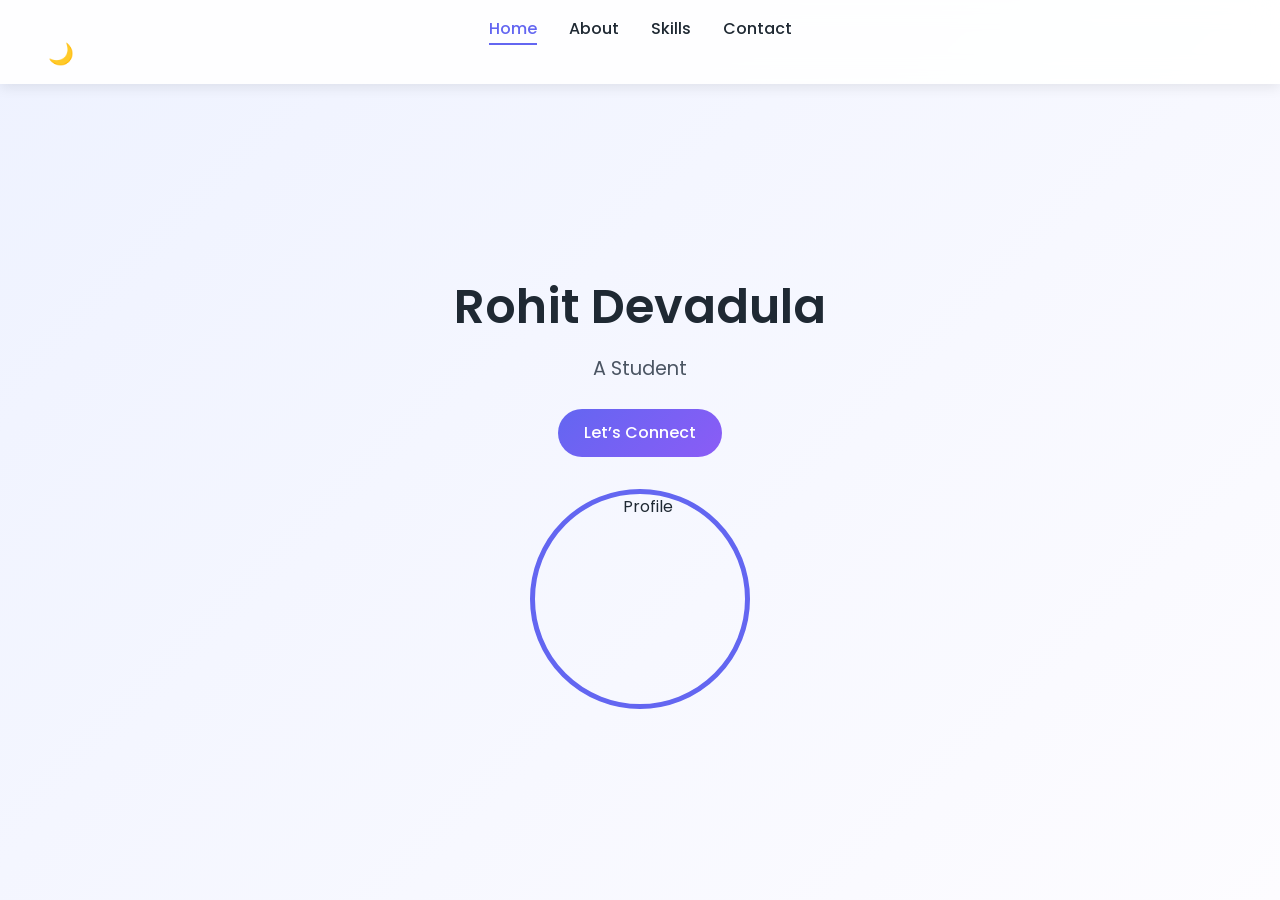
==== index.html @ 018fdaa8 "Add files via upload" ====
<!DOCTYPE html>
<html lang="en">
<head>
    <meta charset="UTF-8">
    <title>Rohit Devadula – Home</title>
    <link rel="stylesheet" href="style1.css">
</head>
<script>
document.addEventListener("DOMContentLoaded", () => {
    const toggle = document.getElementById("themeToggle");

    // Apply saved theme on page load
    const savedTheme = localStorage.getItem("theme");
    if (savedTheme === "dark") {
        document.body.classList.add("dark");
        toggle.textContent = "☀️";
    }

    toggle.addEventListener("click", () => {
        document.body.classList.toggle("dark");
        const isDark = document.body.classList.contains("dark");

        toggle.textContent = isDark ? "☀️" : "🌙";
        localStorage.setItem("theme", isDark ? "dark" : "light");
    });
});
</script>


<body>

<header class="navbar">
    <nav>
        <ul>
            <li><a href="index.html" class="active">Home</a></li>
            <li><a href="about.html">About</a></li>
            <li><a href="skills.html">Skills</a></li>
            <li><a href="contact.html">Contact</a></li>
        </ul>
	<button id="themeToggle" class="theme-btn">🌙</button>


    </nav>
</header>

<section class="hero">
    <h1>Rohit Devadula</h1>
    <p>A Student</p>
    <a class="btn" href="https://www.linkedin.com/in/rohit-devadula-1b9b9a290/" target="_blank" rel="noopener">Let’s Connect</a>

    <img src="D:\webinfo\1726302231201.jpg" alt="Profile" class="profile-img">
</section>

</body>
</html>
---- style1.css ----
@import url('https://fonts.googleapis.com/css2?family=Poppins:wght@300;400;500;600&display=swap');

/* ========== RESET ========== */
* {
    margin: 0;
    padding: 0;
    box-sizing: border-box;
}

/* ========== GLOBAL ========== */
body {
    font-family: 'Poppins', sans-serif;
    min-height: 100vh;
    background: linear-gradient(135deg, #eef2ff, #fdfcff);
    color: #1f2933;
    line-height: 1.6;
    animation: fadeIn 1.2s ease-in;
}

@keyframes fadeIn {
    from { opacity: 0; }
    to { opacity: 1; }
}

/* ========== NAVBAR ========== */
.navbar {
    background: rgba(255, 255, 255, 0.9);
    padding: 1rem 2rem;
    position: sticky;
    top: 0;
    backdrop-filter: blur(10px);
    box-shadow: 0 4px 12px rgba(0,0,0,0.08);
    z-index: 100;
    animation: slideDown 0.8s ease;
}

@keyframes slideDown {
    from { transform: translateY(-60px); opacity: 0; }
    to { transform: translateY(0); opacity: 1; }
}

.navbar ul {
    list-style: none;
    display: flex;
    justify-content: center;
    gap: 2rem;
}

.navbar a {
    text-decoration: none;
    color: #1f2933;
    font-weight: 500;
    position: relative;
    transition: color 0.3s ease;
}

.navbar a:hover,
.navbar a.active {
    color: #6366f1;
}

.navbar a::after {
    content: "";
    position: absolute;
    width: 0%;
    height: 2px;
    left: 0;
    bottom: -5px;
    background: #6366f1;
    transition: width 0.3s ease;
}

.navbar a:hover::after,
.navbar a.active::after {
    width: 100%;
}

/* ========== HERO ========== */
.hero {
    min-height: 90vh;
    display: flex;
    flex-direction: column;
    justify-content: center;
    align-items: center;
    text-align: center;
    padding: 2rem;
    animation: zoomIn 1s ease;
}

@keyframes zoomIn {
    from { transform: scale(0.95); opacity: 0; }
    to { transform: scale(1); opacity: 1; }
}

.hero h1 {
    font-size: 3rem;
    font-weight: 600;
}

.hero p {
    font-size: 1.2rem;
    color: #4b5563;
    margin-top: 0.5rem;
}

/* ========== PROFILE IMAGE ========== */
.profile-img {
    width: 220px;   /* was 160px */
    height: 220px;  /* was 160px */
    object-fit: cover;
    border-radius: 50%;
    margin-top: 2rem;
    border: 5px solid #6366f1;
    transition: transform 0.4s ease, box-shadow 0.4s ease;
}


/* ========== BUTTON ========== */
.btn {
    margin-top: 1.5rem;
    background: linear-gradient(135deg, #6366f1, #8b5cf6);
    color: #ffffff;
    padding: 0.7rem 1.6rem;
    border-radius: 30px;
    text-decoration: none;
    font-weight: 500;
    display: inline-block;
    transition: transform 0.3s ease, box-shadow 0.3s ease;
}

.btn:hover {
    transform: translateY(-3px);
    box-shadow: 0 10px 25px rgba(99,102,241,0.4);
}

/* ========== SECTIONS ========== */
section {
    max-width: 1000px;
    margin: 0 auto;
    padding: 4rem 2rem;
    animation: fadeUp 0.9s ease;
}

@keyframes fadeUp {
    from { transform: translateY(40px); opacity: 0; }
    to { transform: translateY(0); opacity: 1; }
}

section h2 {
    text-align: center;
    font-size: 2rem;
    margin-bottom: 2rem;
    font-weight: 600;
}

section p {
    text-align: center;
    max-width: 700px;
    margin: 0 auto;
    color: #4b5563;
}

/* ========== SKILLS (BUTTONS) ========== */
.skills-buttons {
    display: flex;
    flex-wrap: wrap;
    justify-content: center;
    gap: 1.2rem;
}

.skills-buttons button {
    background: linear-gradient(135deg, #6366f1, #8b5cf6);
    color: #fff;
    border: none;
    padding: 0.8rem 1.8rem;
    border-radius: 30px;
    font-family: inherit;
    font-size: 1rem;
    font-weight: 500;
    cursor: pointer;
    box-shadow: 0 8px 20px rgba(99,102,241,0.35);
    transition: all 0.3s ease;
}

.skills-buttons button:hover {
    transform: translateY(-5px) scale(1.05);
    box-shadow: 0 14px 35px rgba(99,102,241,0.5);
}

/* ========== CARDS ========== */
.edu-card {
    background: #ffffff;
    padding: 1.5rem;
    border-radius: 14px;
    margin: 1rem auto;
    max-width: 700px;
    box-shadow: 0 8px 20px rgba(0,0,0,0.08);
    transition: transform 0.3s ease, box-shadow 0.3s ease;
}

.edu-card:hover {
    transform: translateY(-8px);
    box-shadow: 0 15px 35px rgba(99,102,241,0.25);
}

.edu-card h3 {
    color: #6366f1;
}

/* ========== MODAL ========== */
.modal {
    position: fixed;
    inset: 0;
    background: rgba(0,0,0,0.6);
    display: flex;
    justify-content: center;
    align-items: center;
    opacity: 0;
    pointer-events: none;
    transition: opacity 0.3s ease;
    z-index: 1000;
}

.modal.show {
    opacity: 1;
    pointer-events: auto;
}

.modal-content {
    background: #ffffff;
    border-radius: 18px;
    padding: 2rem;
    max-width: 600px;
    width: 90%;
    max-height: 80vh;
    overflow-y: auto;
    text-align: center;
    position: relative;
    animation: zoomIn 0.4s ease;
}

.close {
    position: absolute;
    top: 14px;
    right: 18px;
    font-size: 1.6rem;
    cursor: pointer;
    color: #4b5563;
}

/* Certificates */
.cert-img {
    width: 100%;
    max-width: 450px;
    margin: 1rem auto;
    display: block;
    border-radius: 12px;
    box-shadow: 0 6px 18px rgba(0,0,0,0.15);
}

/* No certificate message */
.no-cert img {
    width: 150px;
    margin: 1rem auto;
    display: block;
}

.no-cert p {
    color: #4b5563;
    font-size: 1rem;
}

/* ========== FOOTER ========== */
footer {
    background: #111827;
    color: #d1d5db;
    text-align: center;
    padding: 2rem 1rem;
    margin-top: 3rem;
}

/* ========== RESPONSIVE ========== */
@media (max-width: 768px) {
    .hero h1 {
        font-size: 2.2rem;
    }

    .navbar ul {
        flex-wrap: wrap;
        gap: 1rem;
    }
}

/* Back Button */
.back-btn {
    background: transparent;
    border: 2px solid #6366f1;
    color: #6366f1;
    padding: 0.3rem 0.9rem;
    border-radius: 20px;
    cursor: pointer;
    font-family: inherit;
    font-weight: 500;
    margin-right: 1rem;
    transition: all 0.3s ease;
}

.back-btn:hover {
    background: #6366f1;
    color: #fff;
}

/* Theme Toggle Button */
.theme-btn {
    background: transparent;
    border: none;
    font-size: 1.3rem;
    cursor: pointer;
    margin-left: 1rem;
    transition: transform 0.3s ease;
}

.theme-btn:hover {
    transform: rotate(20deg) scale(1.1);
}

/* Dark Theme */
body.dark {
    background: linear-gradient(135deg, #0f172a, #020617);
    color: #e5e7eb;
}

body.dark .navbar {
    background: rgba(15, 23, 42, 0.85);
}

body.dark section p,
body.dark .hero p {
    color: #cbd5f5;
}

body.dark .modal-content,
body.dark .edu-card {
    background: #020617;
    color: #e5e7eb;
}

body.dark footer {
    background: #020617;
}

/* Glass + glow effects */
.navbar, .modal-content, .edu-card {
    backdrop-filter: blur(12px);
}

.skills-buttons button:hover,
.btn:hover {
    filter: brightness(1.15);
}

/* Smooth transitions globally */
* {
    transition: background 0.4s ease, color 0.4s ease;
}

/* Light Theme (default) */
body {
    background: linear-gradient(135deg, #eef2ff, #fdfcff);
    color: #1f2933; /* Primary text */
}

.hero p,
section p {
    color: #4b5563; /* Secondary text */
}

.navbar a {
    color: #1f2933;
}

footer {
    color: #374151;
}

/* =========================
   Dark Theme Contrast
========================= */
body.dark {
    background: linear-gradient(135deg, #020617, #0f172a);
    color: #f9fafb; /* Primary text */
}

/* Headings */
body.dark h1,
body.dark h2,
body.dark h3 {
    color: #f8fafc;
}

/* Paragraphs & secondary text */
body.dark p,
body.dark li,
body.dark span {
    color: #d1d5db;
}

/* Navbar */
body.dark .navbar {
    background: rgba(2, 6, 23, 0.9);
}

body.dark .navbar a {
    color: #e5e7eb;
}

body.dark .navbar a:hover,
body.dark .navbar a.active {
    color: #a5b4fc;
}

/* Cards & sections */
body.dark .edu-card,
body.dark .modal-content,
body.dark section {
    background: rgba(2, 6, 23, 0.85);
    color: #e5e7eb;
}

/* Buttons */
body.dark .btn,
body.dark .skills-buttons button {
    background: linear-gradient(135deg, #4f46e5, #7c3aed);
    color: #ffffff;
}

/* Footer */
body.dark footer {
    background: #020617;
    color: #9ca3af;
}

/* Links */
body.dark a {
    color: #c7d2fe;
}

body.dark a:hover {
    color: #a5b4fc;
}

body,
.navbar,
section,
.edu-card,
.modal-content,
footer,
a,
p,
h1, h2, h3,
button {
    transition: background 0.4s ease, color 0.4s ease, box-shadow 0.4s ease;
}
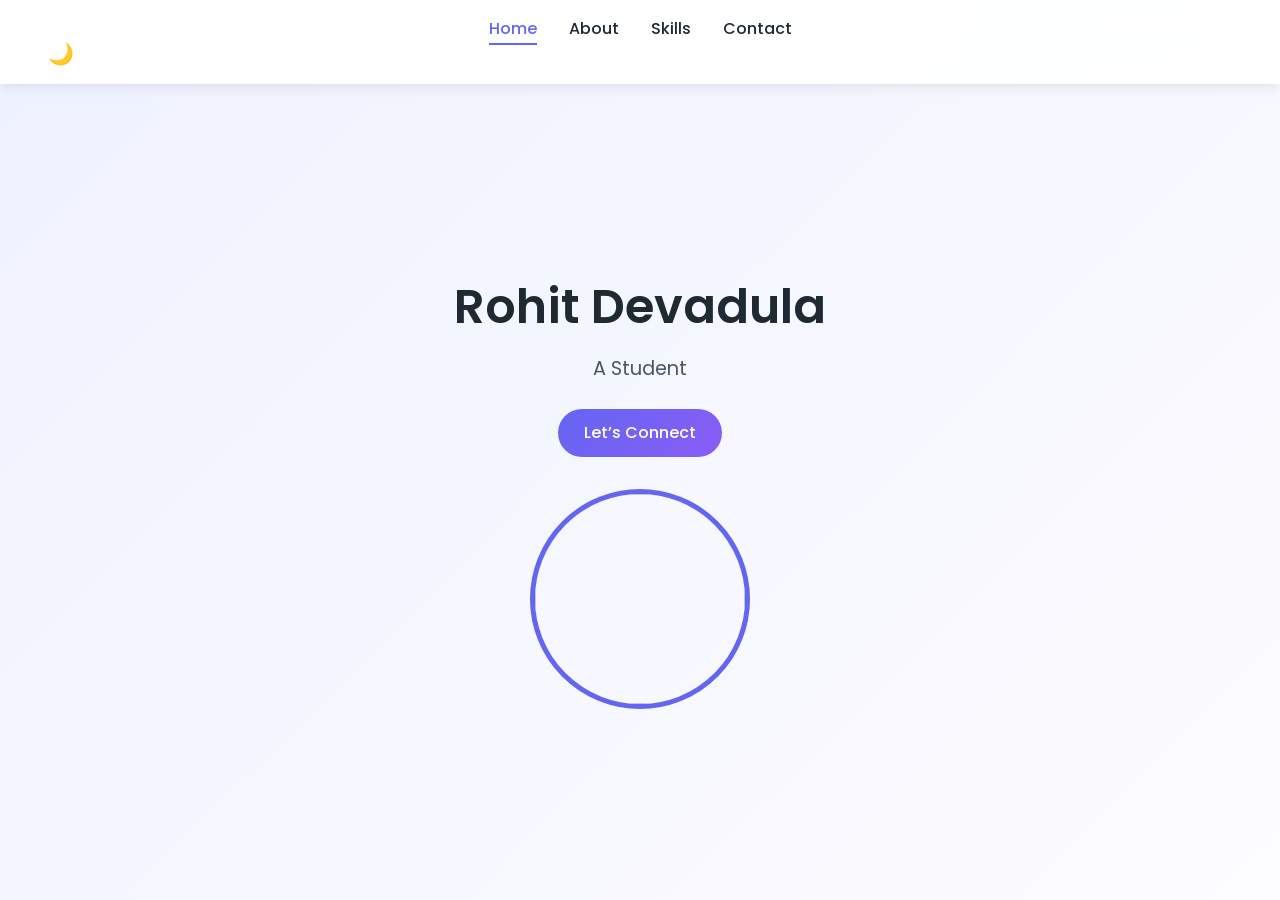
==== commit 1baac108: "Refactor index.html for proper formatting Fixed HTML structure and corrected image source." ====
--- a/index.html
+++ b/index.html
@@ -48,9 +48,10 @@
     <p>A Student</p>
     <a class="btn" href="https://www.linkedin.com/in/rohit-devadula-1b9b9a290/" target="_blank" rel="noopener">Let’s Connect</a>
 
-    <img src="D:\webinfo\1726302231201.jpg" alt="Profile" class="profile-img">
+    <img src"1726302231201.jpg"alt="Profile" class="profile-img">
 </section>
 
 </body>
 </html>
-	+
+	
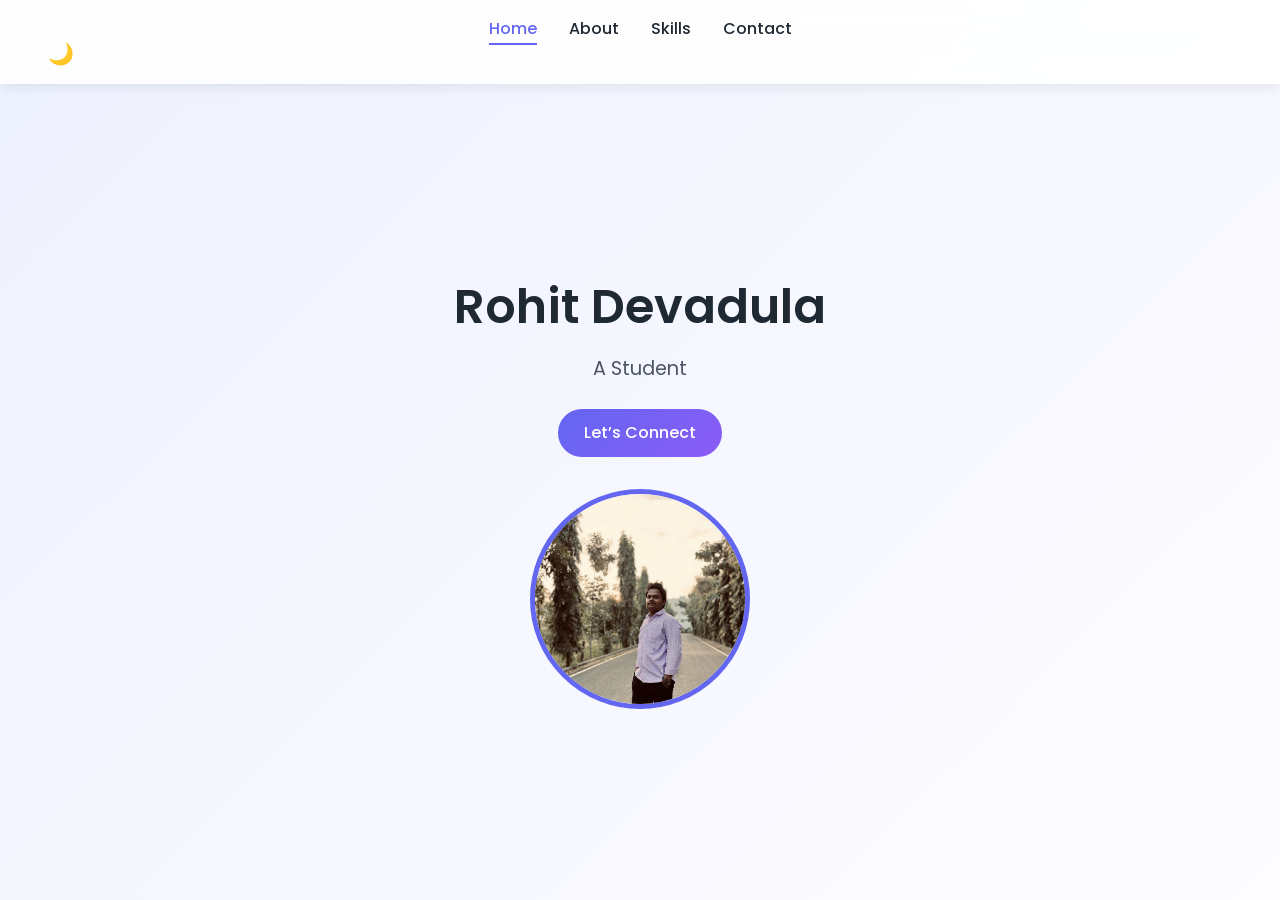
==== commit b8bd9e49: "Fix HTML encoding issues in index.html" ====
--- a/index.html
+++ b/index.html
@@ -48,10 +48,11 @@
     <p>A Student</p>
     <a class="btn" href="https://www.linkedin.com/in/rohit-devadula-1b9b9a290/" target="_blank" rel="noopener">Let’s Connect</a>
 
-    <img src"1726302231201.jpg"alt="Profile" class="profile-img">
+    <img src="1726302231201.jpg"alt="Profile" class="profile-img">
 </section>
 
 </body>
 </html>
 
 	
+
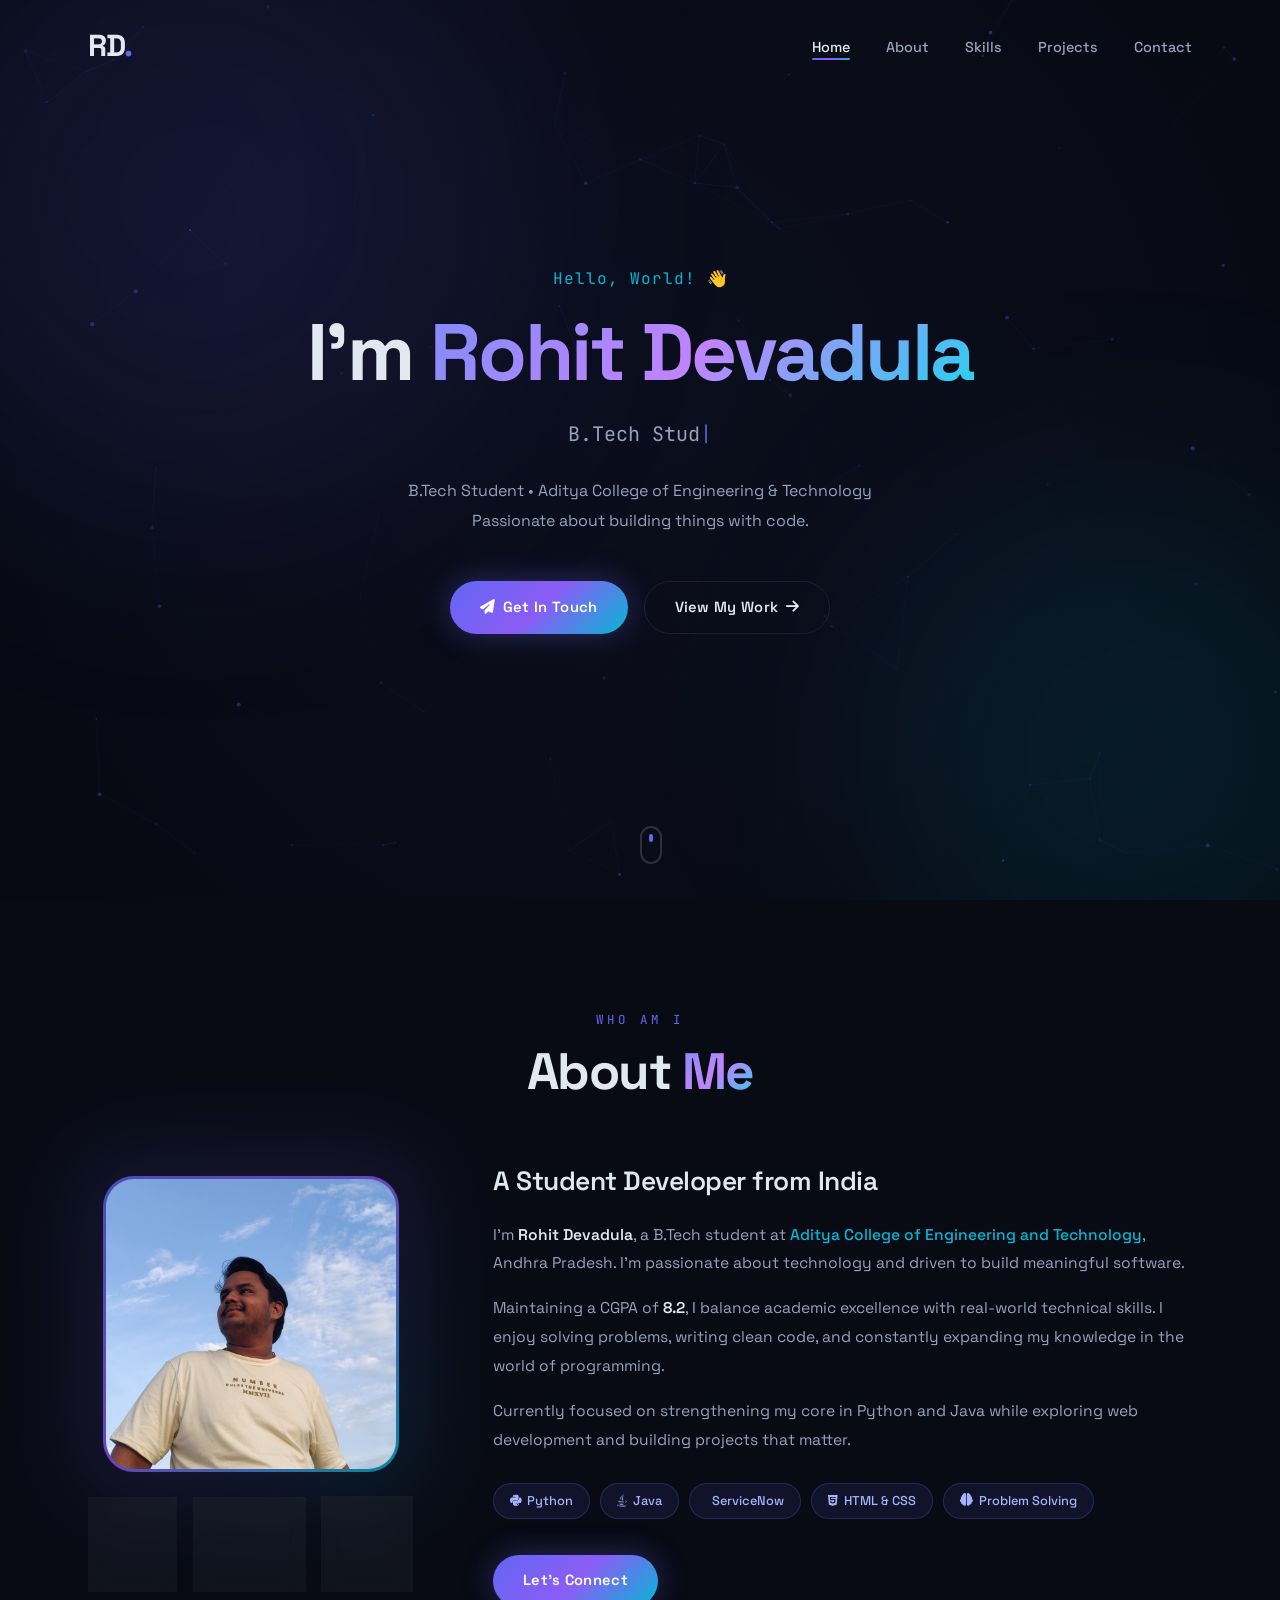
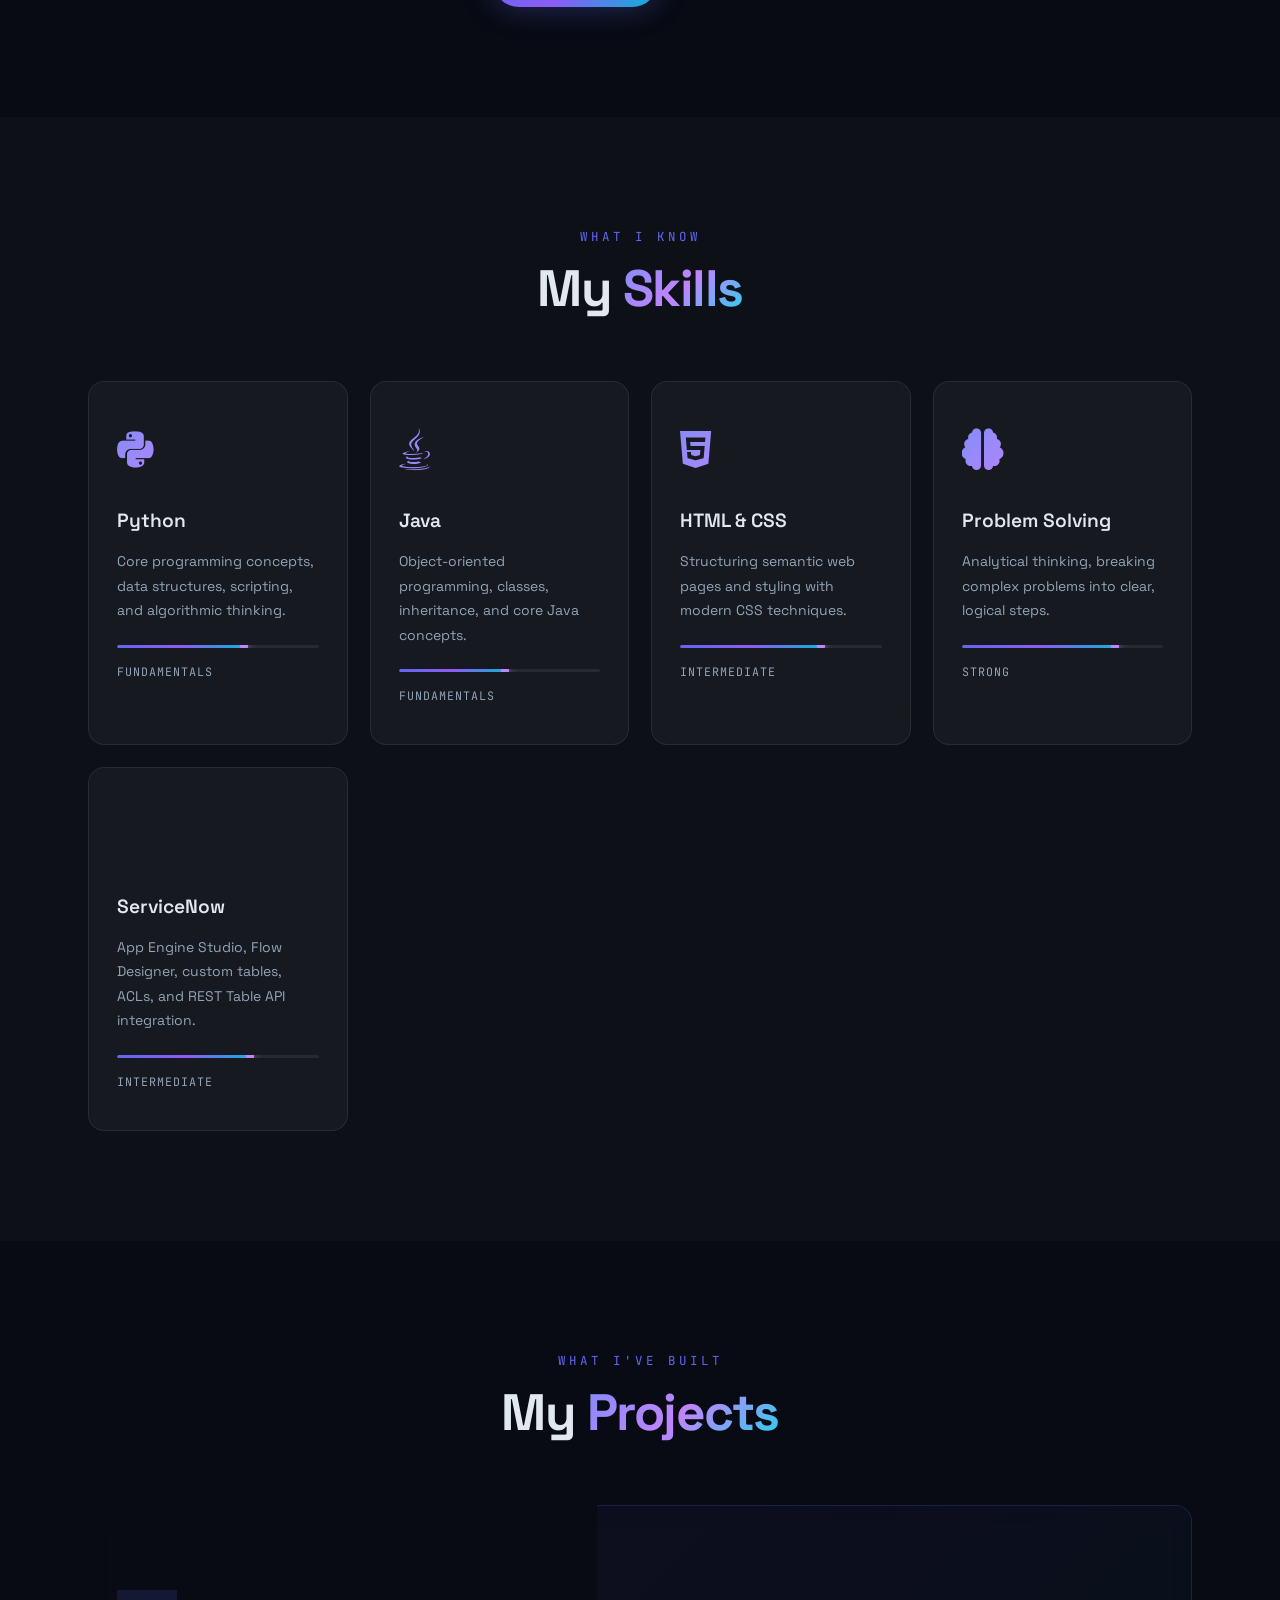
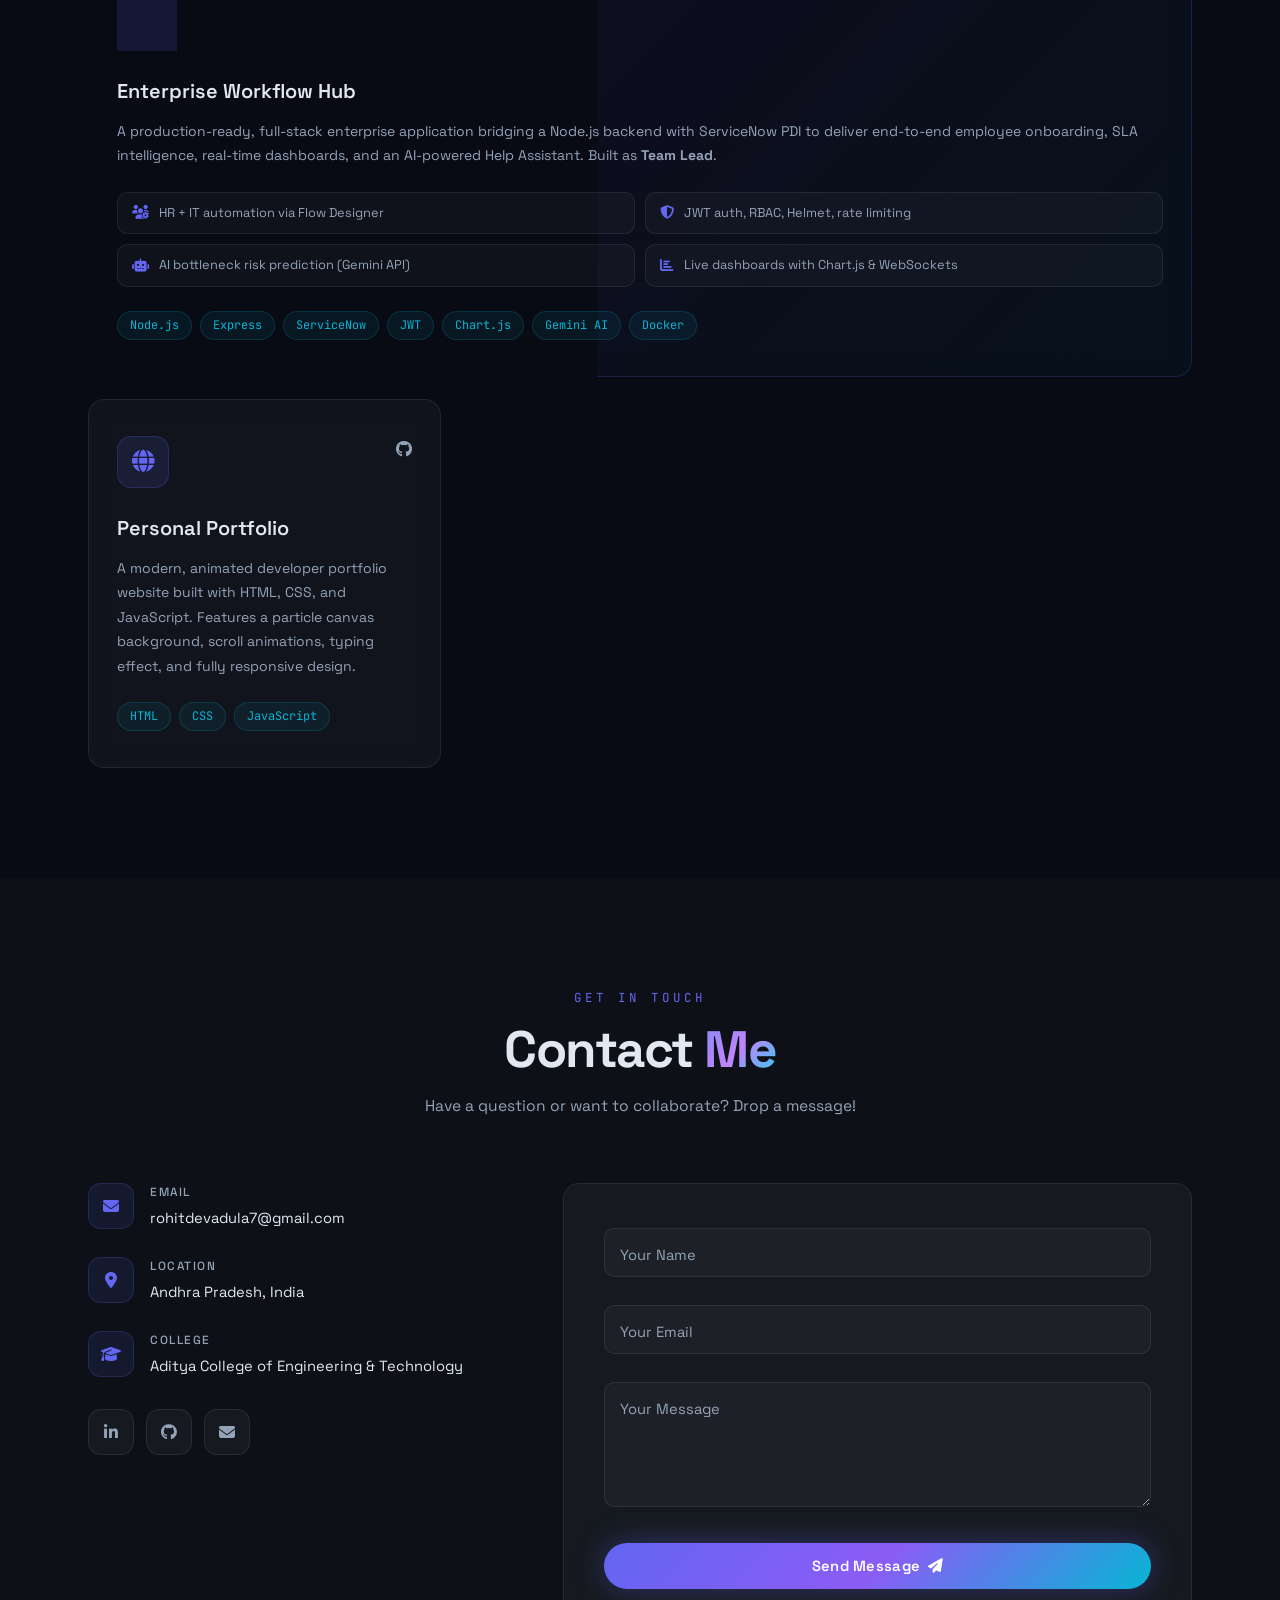
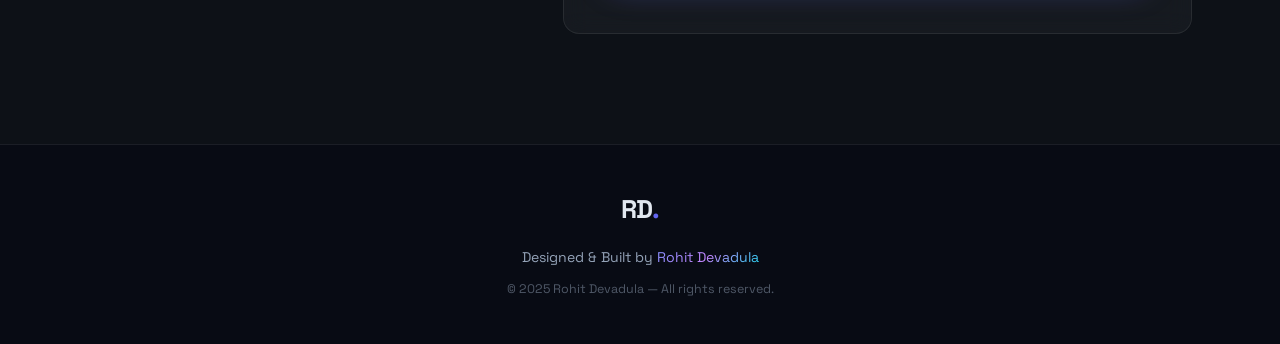
==== commit 46d22202: "Add files via upload" ====
--- a/index.html
+++ b/index.html
@@ -1,58 +1,315 @@
-<!DOCTYPE html>
-<html lang="en">
-<head>
-    <meta charset="UTF-8">
-    <title>Rohit Devadula – Home</title>
-    <link rel="stylesheet" href="style1.css">
-</head>
-<script>
-document.addEventListener("DOMContentLoaded", () => {
-    const toggle = document.getElementById("themeToggle");
-
-    // Apply saved theme on page load
-    const savedTheme = localStorage.getItem("theme");
-    if (savedTheme === "dark") {
-        document.body.classList.add("dark");
-        toggle.textContent = "☀️";
-    }
-
-    toggle.addEventListener("click", () => {
-        document.body.classList.toggle("dark");
-        const isDark = document.body.classList.contains("dark");
-
-        toggle.textContent = isDark ? "☀️" : "🌙";
-        localStorage.setItem("theme", isDark ? "dark" : "light");
-    });
-});
-</script>
-
-
-<body>
-
-<header class="navbar">
-    <nav>
-        <ul>
-            <li><a href="index.html" class="active">Home</a></li>
-            <li><a href="about.html">About</a></li>
-            <li><a href="skills.html">Skills</a></li>
-            <li><a href="contact.html">Contact</a></li>
-        </ul>
-	<button id="themeToggle" class="theme-btn">🌙</button>
-
-
-    </nav>
-</header>
-
-<section class="hero">
-    <h1>Rohit Devadula</h1>
-    <p>A Student</p>
-    <a class="btn" href="https://www.linkedin.com/in/rohit-devadula-1b9b9a290/" target="_blank" rel="noopener">Let’s Connect</a>
-
-    <img src="1726302231201.jpg"alt="Profile" class="profile-img">
-</section>
-
-</body>
-</html>
-
-	
-
+<!DOCTYPE html>
+<html lang="en">
+<head>
+    <meta charset="UTF-8">
+    <meta name="viewport" content="width=device-width, initial-scale=1.0">
+    <title>Rohit Devadula | Developer Portfolio</title>
+    <link rel="preconnect" href="https://fonts.googleapis.com">
+    <link rel="preconnect" href="https://fonts.gstatic.com" crossorigin>
+    <link href="https://fonts.googleapis.com/css2?family=Space+Grotesk:wght@300;400;500;600;700&family=JetBrains+Mono:wght@400;600&display=swap" rel="stylesheet">
+    <link rel="stylesheet" href="https://cdnjs.cloudflare.com/ajax/libs/font-awesome/6.5.0/css/all.min.css">
+    <link rel="stylesheet" href="style.css">
+</head>
+<body>
+
+    <!-- Navigation -->
+    <nav id="navbar">
+        <div class="nav-container">
+            <div class="nav-logo">RD<span class="dot">.</span></div>
+            <ul class="nav-links" id="navLinks">
+                <li><a href="#home">Home</a></li>
+                <li><a href="#about">About</a></li>
+                <li><a href="#skills">Skills</a></li>
+                <li><a href="#projects">Projects</a></li>
+                <li><a href="#contact">Contact</a></li>
+            </ul>
+            <div class="nav-toggle" id="navToggle">
+                <span></span><span></span><span></span>
+            </div>
+        </div>
+    </nav>
+
+    <!-- Hero Section -->
+    <section id="home" class="hero">
+        <canvas id="bgCanvas"></canvas>
+        <div class="hero-glow hero-glow-1"></div>
+        <div class="hero-glow hero-glow-2"></div>
+        <div class="hero-content">
+            <p class="hero-greeting">Hello, World! 👋</p>
+            <h1 class="hero-title">I'm <span class="gradient-text">Rohit Devadula</span></h1>
+            <div class="hero-subtitle">
+                <span id="typingText"></span><span class="cursor">|</span>
+            </div>
+            <p class="hero-description">
+                B.Tech Student &bull; Aditya College of Engineering &amp; Technology<br>
+                Passionate about building things with code.
+            </p>
+            <div class="hero-buttons">
+                <a href="#contact" class="btn btn-primary">
+                    <i class="fas fa-paper-plane"></i> Get In Touch
+                </a>
+                <a href="#projects" class="btn btn-secondary">
+                    View My Work <i class="fas fa-arrow-right"></i>
+                </a>
+            </div>
+        </div>
+        <div class="hero-scroll">
+            <div class="scroll-indicator"><span></span></div>
+        </div>
+    </section>
+
+    <!-- About Section -->
+    <section id="about" class="section">
+        <div class="container">
+            <div class="section-header reveal">
+                <p class="section-tag">Who Am I</p>
+                <h2 class="section-title">About <span class="gradient-text">Me</span></h2>
+            </div>
+            <div class="about-grid">
+                <div class="about-image reveal">
+                    <div class="image-wrapper">
+                        <img src="rohit.jpg" alt="Rohit Devadula" />
+                        <div class="image-border"></div>
+                        <div class="image-glow"></div>
+                    </div>
+                    <div class="about-stats">
+                        <div class="stat">
+                            <span class="stat-number">8.2</span>
+                            <span class="stat-label">CGPA</span>
+                        </div>
+                        <div class="stat">
+                            <span class="stat-number">2+</span>
+                            <span class="stat-label">Projects</span>
+                        </div>
+                        <div class="stat">
+                            <span class="stat-number">5</span>
+                            <span class="stat-label">Skills</span>
+                        </div>
+                    </div>
+                </div>
+                <div class="about-content reveal">
+                    <h3>A Student Developer from India</h3>
+                    <p>
+                        I'm <strong>Rohit Devadula</strong>, a B.Tech student at
+                        <em>Aditya College of Engineering and Technology</em>, Andhra Pradesh.
+                        I'm passionate about technology and driven to build meaningful software.
+                    </p>
+                    <p>
+                        Maintaining a CGPA of <strong>8.2</strong>, I balance academic excellence
+                        with real-world technical skills. I enjoy solving problems, writing clean code,
+                        and constantly expanding my knowledge in the world of programming.
+                    </p>
+                    <p>
+                        Currently focused on strengthening my core in Python and Java while
+                        exploring web development and building projects that matter.
+                    </p>
+                    <div class="about-tags">
+                        <span class="tag"><i class="fab fa-python"></i> Python</span>
+                        <span class="tag"><i class="fab fa-java"></i> Java</span>
+                        <span class="tag"><i class="fab fa-servicenow"></i> ServiceNow</span>
+                        <span class="tag"><i class="fab fa-html5"></i> HTML &amp; CSS</span>
+                        <span class="tag"><i class="fas fa-brain"></i> Problem Solving</span>
+                    </div>
+                    <a href="#contact" class="btn btn-primary">Let's Connect</a>
+                </div>
+            </div>
+        </div>
+    </section>
+
+    <!-- Skills Section -->
+    <section id="skills" class="section section-alt">
+        <div class="container">
+            <div class="section-header reveal">
+                <p class="section-tag">What I Know</p>
+                <h2 class="section-title">My <span class="gradient-text">Skills</span></h2>
+            </div>
+            <div class="skills-grid">
+                <div class="skill-card reveal">
+                    <div class="skill-icon"><i class="fab fa-python"></i></div>
+                    <h3>Python</h3>
+                    <p>Core programming concepts, data structures, scripting, and algorithmic thinking.</p>
+                    <div class="skill-bar">
+                        <div class="skill-progress" data-width="65"></div>
+                    </div>
+                    <span class="skill-level">Fundamentals</span>
+                </div>
+                <div class="skill-card reveal">
+                    <div class="skill-icon"><i class="fab fa-java"></i></div>
+                    <h3>Java</h3>
+                    <p>Object-oriented programming, classes, inheritance, and core Java concepts.</p>
+                    <div class="skill-bar">
+                        <div class="skill-progress" data-width="55"></div>
+                    </div>
+                    <span class="skill-level">Fundamentals</span>
+                </div>
+                <div class="skill-card reveal">
+                    <div class="skill-icon"><i class="fab fa-html5"></i></div>
+                    <h3>HTML &amp; CSS</h3>
+                    <p>Structuring semantic web pages and styling with modern CSS techniques.</p>
+                    <div class="skill-bar">
+                        <div class="skill-progress" data-width="72"></div>
+                    </div>
+                    <span class="skill-level">Intermediate</span>
+                </div>
+                <div class="skill-card reveal">
+                    <div class="skill-icon"><i class="fas fa-brain"></i></div>
+                    <h3>Problem Solving</h3>
+                    <p>Analytical thinking, breaking complex problems into clear, logical steps.</p>
+                    <div class="skill-bar">
+                        <div class="skill-progress" data-width="78"></div>
+                    </div>
+                    <span class="skill-level">Strong</span>
+                </div>
+                <div class="skill-card reveal">
+                    <div class="skill-icon"><i class="fab fa-servicenow"></i></div>
+                    <h3>ServiceNow</h3>
+                    <p>App Engine Studio, Flow Designer, custom tables, ACLs, and REST Table API integration.</p>
+                    <div class="skill-bar">
+                        <div class="skill-progress" data-width="68"></div>
+                    </div>
+                    <span class="skill-level">Intermediate</span>
+                </div>
+            </div>
+        </div>
+    </section>
+
+    <!-- Projects Section -->
+    <section id="projects" class="section">
+        <div class="container">
+            <div class="section-header reveal">
+                <p class="section-tag">What I've Built</p>
+                <h2 class="section-title">My <span class="gradient-text">Projects</span></h2>
+            </div>
+            <div class="projects-grid">
+                <div class="project-card project-featured reveal">
+                    <div class="project-badge">Featured &bull; Team Lead</div>
+                    <div class="project-header">
+                        <div class="project-icon-wrap project-icon-large">
+                            <i class="fas fa-network-wired"></i>
+                        </div>
+                        <div class="project-links">
+                            <a href="https://github.com/roh-eng/Employee-onboarding-ps57" target="_blank" rel="noopener" title="View on GitHub"><i class="fab fa-github"></i></a>
+                        </div>
+                    </div>
+                    <h3>Enterprise Workflow Hub</h3>
+                    <p>A production-ready, full-stack enterprise application bridging a Node.js backend with ServiceNow PDI to deliver end-to-end employee onboarding, SLA intelligence, real-time dashboards, and an AI-powered Help Assistant. Built as <strong>Team Lead</strong>.</p>
+                    <div class="project-highlights">
+                        <div class="highlight-item">
+                            <i class="fas fa-users-cog"></i>
+                            <span>HR + IT automation via Flow Designer</span>
+                        </div>
+                        <div class="highlight-item">
+                            <i class="fas fa-shield-alt"></i>
+                            <span>JWT auth, RBAC, Helmet, rate limiting</span>
+                        </div>
+                        <div class="highlight-item">
+                            <i class="fas fa-robot"></i>
+                            <span>AI bottleneck risk prediction (Gemini API)</span>
+                        </div>
+                        <div class="highlight-item">
+                            <i class="fas fa-chart-bar"></i>
+                            <span>Live dashboards with Chart.js &amp; WebSockets</span>
+                        </div>
+                    </div>
+                    <div class="project-tags">
+                        <span>Node.js</span><span>Express</span><span>ServiceNow</span><span>JWT</span><span>Chart.js</span><span>Gemini AI</span><span>Docker</span>
+                    </div>
+                </div>
+                <div class="project-card reveal">
+                    <div class="project-header">
+                        <div class="project-icon-wrap">
+                            <i class="fas fa-globe"></i>
+                        </div>
+                        <div class="project-links">
+                            <a href="#" title="View Code"><i class="fab fa-github"></i></a>
+                        </div>
+                    </div>
+                    <h3>Personal Portfolio</h3>
+                    <p>A modern, animated developer portfolio website built with HTML, CSS, and JavaScript. Features a particle canvas background, scroll animations, typing effect, and fully responsive design.</p>
+                    <div class="project-tags">
+                        <span>HTML</span><span>CSS</span><span>JavaScript</span>
+                    </div>
+                </div>
+            </div>
+        </div>
+    </section>
+
+    <!-- Contact Section -->
+    <section id="contact" class="section section-alt">
+        <div class="container">
+            <div class="section-header reveal">
+                <p class="section-tag">Get In Touch</p>
+                <h2 class="section-title">Contact <span class="gradient-text">Me</span></h2>
+                <p class="section-desc">Have a question or want to collaborate? Drop a message!</p>
+            </div>
+            <div class="contact-grid">
+                <div class="contact-info reveal">
+                    <div class="contact-item">
+                        <div class="contact-icon"><i class="fas fa-envelope"></i></div>
+                        <div>
+                            <h4>Email</h4>
+                            <p>rohitdevadula7@gmail.com</p>
+                        </div>
+                    </div>
+                    <div class="contact-item">
+                        <div class="contact-icon"><i class="fas fa-map-marker-alt"></i></div>
+                        <div>
+                            <h4>Location</h4>
+                            <p>Andhra Pradesh, India</p>
+                        </div>
+                    </div>
+                    <div class="contact-item">
+                        <div class="contact-icon"><i class="fas fa-graduation-cap"></i></div>
+                        <div>
+                            <h4>College</h4>
+                            <p>Aditya College of Engineering &amp; Technology</p>
+                        </div>
+                    </div>
+                    <div class="social-links">
+                        <a href="https://www.linkedin.com/in/rohit-devadula-1b9b9a290/" target="_blank" rel="noopener" class="social-btn" title="LinkedIn">
+                            <i class="fab fa-linkedin-in"></i>
+                        </a>
+                        <a href="https://github.com/roh-eng" target="_blank" rel="noopener" class="social-btn" title="GitHub">
+                            <i class="fab fa-github"></i>
+                        </a>
+                        <a href="mailto:rohitdevadula7@gmail.com" class="social-btn" title="Email">
+                            <i class="fas fa-envelope"></i>
+                        </a>
+                    </div>
+                </div>
+                <form class="contact-form reveal" id="contactForm">
+                    <div class="form-group">
+                        <input type="text" id="fname" placeholder=" " required autocomplete="off">
+                        <label for="fname">Your Name</label>
+                    </div>
+                    <div class="form-group">
+                        <input type="email" id="femail" placeholder=" " required autocomplete="off">
+                        <label for="femail">Your Email</label>
+                    </div>
+                    <div class="form-group">
+                        <textarea id="fmessage" rows="5" placeholder=" " required></textarea>
+                        <label for="fmessage">Your Message</label>
+                    </div>
+                    <button type="submit" class="btn btn-primary btn-full" id="submitBtn">
+                        <span>Send Message</span>
+                        <i class="fas fa-paper-plane"></i>
+                    </button>
+                </form>
+            </div>
+        </div>
+    </section>
+
+    <!-- Footer -->
+    <footer>
+        <div class="container">
+            <div class="footer-content">
+                <div class="nav-logo">RD<span class="dot">.</span></div>
+                <p>Designed &amp; Built by <span class="gradient-text">Rohit Devadula</span></p>
+                <p class="footer-copy">&copy; 2025 Rohit Devadula &mdash; All rights reserved.</p>
+            </div>
+        </div>
+    </footer>
+
+    <script src="script.js"></script>
+</body>
+</html>
--- a/style.css
+++ b/style.css
@@ -0,0 +1,1172 @@
+/* ===== ROOT VARIABLES ===== */
+:root {
+    --bg: #080b14;
+    --bg-alt: #0d1117;
+    --card: rgba(255, 255, 255, 0.04);
+    --card-border: rgba(255, 255, 255, 0.08);
+    --text: #e2e8f0;
+    --text-muted: #94a3b8;
+    --accent: #6366f1;
+    --accent-2: #06b6d4;
+    --accent-3: #8b5cf6;
+    --gradient: linear-gradient(135deg, #6366f1 0%, #8b5cf6 50%, #06b6d4 100%);
+    --gradient-text: linear-gradient(135deg, #818cf8, #c084fc, #22d3ee);
+    --radius: 16px;
+    --radius-sm: 10px;
+    --transition: 0.3s cubic-bezier(0.4, 0, 0.2, 1);
+    --shadow: 0 25px 60px rgba(0, 0, 0, 0.4);
+}
+
+/* ===== RESET ===== */
+*, *::before, *::after {
+    box-sizing: border-box;
+    margin: 0;
+    padding: 0;
+}
+
+html {
+    scroll-behavior: smooth;
+}
+
+body {
+    font-family: 'Space Grotesk', sans-serif;
+    background: var(--bg);
+    color: var(--text);
+    line-height: 1.6;
+    overflow-x: hidden;
+}
+
+/* ===== SCROLLBAR ===== */
+::-webkit-scrollbar { width: 5px; }
+::-webkit-scrollbar-track { background: var(--bg); }
+::-webkit-scrollbar-thumb { background: var(--accent); border-radius: 4px; }
+
+/* ===== SELECTION ===== */
+::selection { background: rgba(99, 102, 241, 0.3); color: #fff; }
+
+/* ===== NAVBAR ===== */
+#navbar {
+    position: fixed;
+    top: 0;
+    left: 0;
+    width: 100%;
+    z-index: 1000;
+    padding: 22px 0;
+    transition: var(--transition);
+}
+
+#navbar.scrolled {
+    background: rgba(8, 11, 20, 0.85);
+    backdrop-filter: blur(24px);
+    -webkit-backdrop-filter: blur(24px);
+    border-bottom: 1px solid var(--card-border);
+    padding: 14px 0;
+    box-shadow: 0 4px 30px rgba(0, 0, 0, 0.3);
+}
+
+.nav-container {
+    max-width: 1200px;
+    margin: 0 auto;
+    padding: 0 48px;
+    display: flex;
+    align-items: center;
+    justify-content: space-between;
+}
+
+.nav-logo {
+    font-size: 1.9rem;
+    font-weight: 700;
+    color: var(--text);
+    letter-spacing: -1px;
+    cursor: default;
+    user-select: none;
+}
+
+.dot {
+    color: var(--accent);
+}
+
+.nav-links {
+    list-style: none;
+    display: flex;
+    gap: 36px;
+}
+
+.nav-links a {
+    color: var(--text-muted);
+    text-decoration: none;
+    font-size: 0.9rem;
+    font-weight: 500;
+    transition: color var(--transition);
+    position: relative;
+    padding-bottom: 4px;
+}
+
+.nav-links a::after {
+    content: '';
+    position: absolute;
+    bottom: 0;
+    left: 0;
+    width: 0;
+    height: 2px;
+    background: var(--gradient);
+    border-radius: 2px;
+    transition: width var(--transition);
+}
+
+.nav-links a:hover,
+.nav-links a.active {
+    color: var(--text);
+}
+
+.nav-links a:hover::after,
+.nav-links a.active::after {
+    width: 100%;
+}
+
+.nav-toggle {
+    display: none;
+    flex-direction: column;
+    gap: 5px;
+    cursor: pointer;
+    z-index: 1100;
+    padding: 4px;
+}
+
+.nav-toggle span {
+    display: block;
+    width: 22px;
+    height: 2px;
+    background: var(--text);
+    border-radius: 2px;
+    transition: var(--transition);
+}
+
+.nav-toggle.open span:nth-child(1) {
+    transform: translateY(7px) rotate(45deg);
+}
+.nav-toggle.open span:nth-child(2) {
+    opacity: 0;
+}
+.nav-toggle.open span:nth-child(3) {
+    transform: translateY(-7px) rotate(-45deg);
+}
+
+/* ===== HERO ===== */
+.hero {
+    height: 100vh;
+    min-height: 700px;
+    display: flex;
+    align-items: center;
+    justify-content: center;
+    position: relative;
+    overflow: hidden;
+    text-align: center;
+}
+
+#bgCanvas {
+    position: absolute;
+    inset: 0;
+    width: 100%;
+    height: 100%;
+    z-index: 0;
+}
+
+.hero-glow {
+    position: absolute;
+    border-radius: 50%;
+    filter: blur(120px);
+    z-index: 0;
+    pointer-events: none;
+}
+
+.hero-glow-1 {
+    width: 600px;
+    height: 600px;
+    background: rgba(99, 102, 241, 0.12);
+    top: -100px;
+    left: -100px;
+    animation: float 8s ease-in-out infinite;
+}
+
+.hero-glow-2 {
+    width: 500px;
+    height: 500px;
+    background: rgba(6, 182, 212, 0.1);
+    bottom: -100px;
+    right: -100px;
+    animation: float 10s ease-in-out infinite reverse;
+}
+
+.hero-content {
+    position: relative;
+    z-index: 1;
+    max-width: 760px;
+    padding: 0 24px;
+}
+
+.hero-greeting {
+    font-family: 'JetBrains Mono', monospace;
+    font-size: 1rem;
+    color: var(--accent-2);
+    margin-bottom: 18px;
+    opacity: 0;
+    animation: fadeUp 0.8s 0.2s forwards;
+    letter-spacing: 1px;
+}
+
+.hero-title {
+    font-size: clamp(2.8rem, 6.5vw, 5rem);
+    font-weight: 700;
+    line-height: 1.08;
+    letter-spacing: -2.5px;
+    margin-bottom: 22px;
+    opacity: 0;
+    animation: fadeUp 0.8s 0.4s forwards;
+}
+
+.hero-subtitle {
+    font-family: 'JetBrains Mono', monospace;
+    font-size: clamp(1rem, 2vw, 1.25rem);
+    color: var(--text-muted);
+    margin-bottom: 26px;
+    opacity: 0;
+    animation: fadeUp 0.8s 0.6s forwards;
+    min-height: 2rem;
+}
+
+.cursor {
+    display: inline-block;
+    animation: blink 1s step-end infinite;
+    color: var(--accent);
+    font-weight: 300;
+}
+
+.hero-description {
+    color: var(--text-muted);
+    font-size: 1rem;
+    margin-bottom: 44px;
+    opacity: 0;
+    animation: fadeUp 0.8s 0.8s forwards;
+    line-height: 1.9;
+}
+
+.hero-buttons {
+    display: flex;
+    gap: 16px;
+    justify-content: center;
+    flex-wrap: wrap;
+    opacity: 0;
+    animation: fadeUp 0.8s 1s forwards;
+}
+
+.hero-scroll {
+    position: absolute;
+    bottom: 36px;
+    left: 50%;
+    transform: translateX(-50%);
+    z-index: 1;
+    opacity: 0;
+    animation: fadeUp 0.8s 1.4s forwards;
+}
+
+.scroll-indicator {
+    width: 22px;
+    height: 38px;
+    border: 2px solid rgba(255,255,255,0.15);
+    border-radius: 11px;
+    display: flex;
+    justify-content: center;
+    padding-top: 6px;
+}
+
+.scroll-indicator span {
+    width: 4px;
+    height: 8px;
+    background: var(--accent);
+    border-radius: 2px;
+    animation: scrollDown 2s ease-in-out infinite;
+}
+
+/* ===== BUTTONS ===== */
+.btn {
+    display: inline-flex;
+    align-items: center;
+    gap: 8px;
+    padding: 14px 30px;
+    border-radius: 50px;
+    font-family: 'Space Grotesk', sans-serif;
+    font-size: 0.92rem;
+    font-weight: 600;
+    text-decoration: none;
+    border: none;
+    cursor: pointer;
+    transition: all var(--transition);
+    letter-spacing: 0.3px;
+}
+
+.btn-primary {
+    background: var(--gradient);
+    color: white;
+    box-shadow: 0 0 30px rgba(99, 102, 241, 0.35);
+}
+
+.btn-primary:hover {
+    transform: translateY(-3px);
+    box-shadow: 0 0 50px rgba(99, 102, 241, 0.55);
+}
+
+.btn-primary:active {
+    transform: translateY(-1px);
+}
+
+.btn-secondary {
+    background: transparent;
+    color: var(--text);
+    border: 1px solid var(--card-border);
+    backdrop-filter: blur(10px);
+}
+
+.btn-secondary:hover {
+    background: var(--card);
+    border-color: rgba(99, 102, 241, 0.4);
+    transform: translateY(-3px);
+}
+
+.btn-full {
+    width: 100%;
+    justify-content: center;
+}
+
+/* ===== GRADIENT TEXT ===== */
+.gradient-text {
+    background: var(--gradient-text);
+    -webkit-background-clip: text;
+    -webkit-text-fill-color: transparent;
+    background-clip: text;
+}
+
+/* ===== SECTIONS ===== */
+.section {
+    padding: 110px 0;
+}
+
+.section-alt {
+    background: var(--bg-alt);
+}
+
+.container {
+    max-width: 1200px;
+    margin: 0 auto;
+    padding: 0 48px;
+}
+
+.section-header {
+    text-align: center;
+    margin-bottom: 64px;
+}
+
+.section-tag {
+    font-family: 'JetBrains Mono', monospace;
+    font-size: 0.78rem;
+    color: var(--accent);
+    text-transform: uppercase;
+    letter-spacing: 4px;
+    margin-bottom: 14px;
+}
+
+.section-title {
+    font-size: clamp(2rem, 4vw, 3.2rem);
+    font-weight: 700;
+    letter-spacing: -1.5px;
+    line-height: 1.1;
+}
+
+.section-desc {
+    color: var(--text-muted);
+    margin-top: 16px;
+    font-size: 0.975rem;
+}
+
+/* ===== ABOUT ===== */
+.about-grid {
+    display: grid;
+    grid-template-columns: auto 1fr;
+    gap: 80px;
+    align-items: center;
+}
+
+.about-image {
+    display: flex;
+    flex-direction: column;
+    align-items: center;
+    gap: 28px;
+}
+
+.image-wrapper {
+    position: relative;
+    width: 290px;
+    height: 290px;
+    flex-shrink: 0;
+}
+
+.image-wrapper img {
+    width: 100%;
+    height: 100%;
+    object-fit: cover;
+    object-position: center 65%;
+    border-radius: 28px;
+    position: relative;
+    z-index: 2;
+    display: block;
+}
+
+.image-border {
+    position: absolute;
+    inset: -3px;
+    border-radius: 31px;
+    background: var(--gradient);
+    z-index: 1;
+    opacity: 0.7;
+}
+
+.image-glow {
+    position: absolute;
+    inset: -30px;
+    background: var(--gradient);
+    border-radius: 50px;
+    opacity: 0.12;
+    filter: blur(40px);
+    z-index: 0;
+    animation: glowPulse 3s ease-in-out infinite;
+}
+
+.about-stats {
+    display: flex;
+    gap: 16px;
+}
+
+.stat {
+    text-align: center;
+    background: var(--card);
+    border: 1px solid var(--card-border);
+    border-radius: var(--radius);
+    padding: 18px 22px;
+    backdrop-filter: blur(10px);
+    transition: var(--transition);
+}
+
+.stat:hover {
+    border-color: rgba(99,102,241,0.3);
+    transform: translateY(-3px);
+}
+
+.stat-number {
+    display: block;
+    font-size: 1.8rem;
+    font-weight: 700;
+    background: var(--gradient-text);
+    -webkit-background-clip: text;
+    -webkit-text-fill-color: transparent;
+    background-clip: text;
+    line-height: 1.2;
+}
+
+.stat-label {
+    font-size: 0.7rem;
+    color: var(--text-muted);
+    text-transform: uppercase;
+    letter-spacing: 1.5px;
+    margin-top: 4px;
+    display: block;
+}
+
+.about-content h3 {
+    font-size: 1.65rem;
+    font-weight: 600;
+    margin-bottom: 22px;
+    letter-spacing: -0.5px;
+    line-height: 1.3;
+}
+
+.about-content p {
+    color: var(--text-muted);
+    margin-bottom: 16px;
+    font-size: 0.975rem;
+    line-height: 1.85;
+}
+
+.about-content strong {
+    color: var(--text);
+    font-weight: 600;
+}
+
+.about-content em {
+    color: var(--accent-2);
+    font-style: normal;
+    font-weight: 500;
+}
+
+.about-tags {
+    display: flex;
+    flex-wrap: wrap;
+    gap: 10px;
+    margin: 28px 0 36px;
+}
+
+.tag {
+    display: inline-flex;
+    align-items: center;
+    gap: 6px;
+    padding: 7px 16px;
+    background: rgba(99, 102, 241, 0.1);
+    border: 1px solid rgba(99, 102, 241, 0.25);
+    border-radius: 50px;
+    font-size: 0.8rem;
+    color: #a5b4fc;
+    font-weight: 500;
+    transition: var(--transition);
+}
+
+.tag:hover {
+    background: rgba(99, 102, 241, 0.2);
+    border-color: rgba(99, 102, 241, 0.5);
+}
+
+/* ===== SKILLS ===== */
+.skills-grid {
+    display: grid;
+    grid-template-columns: repeat(auto-fit, minmax(250px, 1fr));
+    gap: 22px;
+}
+
+.skill-card {
+    background: var(--card);
+    border: 1px solid var(--card-border);
+    border-radius: var(--radius);
+    padding: 36px 28px;
+    backdrop-filter: blur(12px);
+    transition: var(--transition);
+    position: relative;
+    overflow: hidden;
+    cursor: default;
+}
+
+.skill-card::before {
+    content: '';
+    position: absolute;
+    top: 0;
+    left: 0;
+    right: 0;
+    height: 2px;
+    background: var(--gradient);
+    transform: scaleX(0);
+    transform-origin: left;
+    transition: transform 0.5s var(--transition);
+}
+
+.skill-card::after {
+    content: '';
+    position: absolute;
+    inset: 0;
+    background: radial-gradient(circle at 50% 0%, rgba(99,102,241,0.06) 0%, transparent 70%);
+    opacity: 0;
+    transition: opacity var(--transition);
+}
+
+.skill-card:hover {
+    transform: translateY(-8px);
+    border-color: rgba(99, 102, 241, 0.25);
+    box-shadow: 0 24px 60px rgba(0, 0, 0, 0.35);
+}
+
+.skill-card:hover::before {
+    transform: scaleX(1);
+}
+
+.skill-card:hover::after {
+    opacity: 1;
+}
+
+.skill-icon {
+    font-size: 2.6rem;
+    margin-bottom: 22px;
+    background: var(--gradient-text);
+    -webkit-background-clip: text;
+    -webkit-text-fill-color: transparent;
+    background-clip: text;
+    display: block;
+    position: relative;
+    z-index: 1;
+}
+
+.skill-card h3 {
+    font-size: 1.2rem;
+    font-weight: 600;
+    margin-bottom: 12px;
+    position: relative;
+    z-index: 1;
+}
+
+.skill-card p {
+    color: var(--text-muted);
+    font-size: 0.875rem;
+    line-height: 1.75;
+    margin-bottom: 22px;
+    position: relative;
+    z-index: 1;
+}
+
+.skill-bar {
+    height: 3px;
+    background: rgba(255,255,255,0.07);
+    border-radius: 3px;
+    overflow: hidden;
+    margin-bottom: 10px;
+    position: relative;
+    z-index: 1;
+}
+
+.skill-progress {
+    height: 100%;
+    background: var(--gradient);
+    border-radius: 3px;
+    width: 0;
+    transition: width 1.4s cubic-bezier(0.4, 0, 0.2, 1);
+    position: relative;
+}
+
+.skill-progress::after {
+    content: '';
+    position: absolute;
+    right: 0;
+    top: 50%;
+    transform: translateY(-50%);
+    width: 8px;
+    height: 8px;
+    background: #c084fc;
+    border-radius: 50%;
+    box-shadow: 0 0 10px rgba(192,132,252,0.8);
+}
+
+.skill-level {
+    font-size: 0.73rem;
+    color: var(--text-muted);
+    font-family: 'JetBrains Mono', monospace;
+    text-transform: uppercase;
+    letter-spacing: 1px;
+    position: relative;
+    z-index: 1;
+}
+
+/* ===== PROJECTS ===== */
+.projects-grid {
+    display: grid;
+    grid-template-columns: repeat(auto-fit, minmax(320px, 1fr));
+    gap: 22px;
+}
+
+.project-card {
+    background: var(--card);
+    border: 1px solid var(--card-border);
+    border-radius: var(--radius);
+    padding: 36px 28px;
+    backdrop-filter: blur(12px);
+    transition: var(--transition);
+    position: relative;
+    overflow: hidden;
+}
+
+.project-card::before {
+    content: '';
+    position: absolute;
+    inset: 0;
+    background: radial-gradient(circle at 30% 0%, rgba(99,102,241,0.07) 0%, transparent 60%);
+    opacity: 0;
+    transition: opacity var(--transition);
+}
+
+.project-card:hover {
+    transform: translateY(-8px);
+    border-color: rgba(99, 102, 241, 0.25);
+    box-shadow: 0 24px 60px rgba(0, 0, 0, 0.35);
+}
+
+.project-card:hover::before {
+    opacity: 1;
+}
+
+.project-card.project-wip {
+    opacity: 0.65;
+    border-style: dashed;
+}
+
+.project-header {
+    display: flex;
+    justify-content: space-between;
+    align-items: flex-start;
+    margin-bottom: 24px;
+}
+
+.project-icon-wrap {
+    width: 52px;
+    height: 52px;
+    background: rgba(99, 102, 241, 0.12);
+    border: 1px solid rgba(99, 102, 241, 0.2);
+    border-radius: 14px;
+    display: flex;
+    align-items: center;
+    justify-content: center;
+    font-size: 1.4rem;
+    color: var(--accent);
+    position: relative;
+    z-index: 1;
+}
+
+.project-links {
+    display: flex;
+    gap: 12px;
+    position: relative;
+    z-index: 1;
+}
+
+.project-links a {
+    color: var(--text-muted);
+    font-size: 1.05rem;
+    transition: color var(--transition), transform var(--transition);
+    text-decoration: none;
+}
+
+.project-links a:hover {
+    color: var(--accent);
+    transform: translateY(-2px);
+}
+
+.project-card h3 {
+    font-size: 1.25rem;
+    font-weight: 600;
+    margin-bottom: 12px;
+    position: relative;
+    z-index: 1;
+}
+
+.project-card p {
+    color: var(--text-muted);
+    font-size: 0.875rem;
+    line-height: 1.75;
+    margin-bottom: 24px;
+    position: relative;
+    z-index: 1;
+}
+
+.project-tags {
+    display: flex;
+    flex-wrap: wrap;
+    gap: 8px;
+    position: relative;
+    z-index: 1;
+}
+
+/* Featured project */
+.project-featured {
+    grid-column: 1 / -1;
+    border-color: rgba(99, 102, 241, 0.2);
+    background: linear-gradient(135deg, rgba(99,102,241,0.06) 0%, rgba(139,92,246,0.04) 50%, rgba(6,182,212,0.04) 100%);
+    position: relative;
+}
+
+.project-featured:hover {
+    border-color: rgba(99, 102, 241, 0.4);
+    box-shadow: 0 30px 80px rgba(99, 102, 241, 0.15);
+}
+
+.project-badge {
+    display: inline-block;
+    align-self: flex-start;
+    background: var(--gradient);
+    color: white;
+    font-size: 0.7rem;
+    font-weight: 600;
+    font-family: 'JetBrains Mono', monospace;
+    padding: 5px 14px;
+    border-radius: 50px;
+    text-transform: uppercase;
+    letter-spacing: 1px;
+    margin-bottom: 20px;
+    width: fit-content;
+}
+
+.project-icon-large {
+    width: 60px !important;
+    height: 60px !important;
+    font-size: 1.6rem !important;
+    border-radius: 16px !important;
+    background: rgba(99,102,241,0.15) !important;
+    border-color: rgba(99,102,241,0.3) !important;
+}
+
+.project-highlights {
+    display: grid;
+    grid-template-columns: 1fr 1fr;
+    gap: 10px;
+    margin-bottom: 24px;
+    position: relative;
+    z-index: 1;
+}
+
+.highlight-item {
+    display: flex;
+    align-items: center;
+    gap: 10px;
+    background: rgba(255,255,255,0.03);
+    border: 1px solid var(--card-border);
+    border-radius: 10px;
+    padding: 10px 14px;
+    font-size: 0.8rem;
+    color: var(--text-muted);
+    transition: var(--transition);
+}
+
+.highlight-item i {
+    color: var(--accent);
+    font-size: 0.85rem;
+    flex-shrink: 0;
+}
+
+.project-featured:hover .highlight-item {
+    border-color: rgba(99,102,241,0.2);
+    color: var(--text);
+}
+
+@media (max-width: 600px) {
+    .project-highlights {
+        grid-template-columns: 1fr;
+    }
+}
+
+.project-tags span {
+    padding: 4px 12px;
+    background: rgba(6, 182, 212, 0.08);
+    border: 1px solid rgba(6, 182, 212, 0.18);
+    border-radius: 50px;
+    font-size: 0.74rem;
+    color: var(--accent-2);
+    font-family: 'JetBrains Mono', monospace;
+}
+
+/* ===== CONTACT ===== */
+.contact-grid {
+    display: grid;
+    grid-template-columns: 1fr 1.5fr;
+    gap: 56px;
+    align-items: start;
+}
+
+.contact-info {
+    display: flex;
+    flex-direction: column;
+}
+
+.contact-item {
+    display: flex;
+    align-items: flex-start;
+    gap: 16px;
+    margin-bottom: 28px;
+}
+
+.contact-icon {
+    width: 46px;
+    height: 46px;
+    background: rgba(99, 102, 241, 0.1);
+    border: 1px solid rgba(99, 102, 241, 0.2);
+    border-radius: 13px;
+    display: flex;
+    align-items: center;
+    justify-content: center;
+    color: var(--accent);
+    font-size: 1rem;
+    flex-shrink: 0;
+    transition: var(--transition);
+}
+
+.contact-item:hover .contact-icon {
+    background: rgba(99, 102, 241, 0.2);
+    transform: scale(1.05);
+}
+
+.contact-item h4 {
+    font-size: 0.74rem;
+    text-transform: uppercase;
+    letter-spacing: 1.5px;
+    color: var(--text-muted);
+    margin-bottom: 5px;
+    font-weight: 500;
+}
+
+.contact-item p {
+    font-size: 0.92rem;
+    color: var(--text);
+    line-height: 1.5;
+}
+
+.social-links {
+    display: flex;
+    gap: 12px;
+    margin-top: 4px;
+}
+
+.social-btn {
+    width: 46px;
+    height: 46px;
+    background: var(--card);
+    border: 1px solid var(--card-border);
+    border-radius: 13px;
+    display: flex;
+    align-items: center;
+    justify-content: center;
+    color: var(--text-muted);
+    font-size: 1rem;
+    text-decoration: none;
+    transition: var(--transition);
+}
+
+.social-btn:hover {
+    background: rgba(99, 102, 241, 0.12);
+    border-color: rgba(99, 102, 241, 0.4);
+    color: var(--accent);
+    transform: translateY(-4px);
+    box-shadow: 0 10px 30px rgba(99,102,241,0.2);
+}
+
+/* Contact Form */
+.contact-form {
+    background: var(--card);
+    border: 1px solid var(--card-border);
+    border-radius: var(--radius);
+    padding: 44px 40px;
+    backdrop-filter: blur(12px);
+}
+
+.form-group {
+    position: relative;
+    margin-bottom: 28px;
+}
+
+.form-group input,
+.form-group textarea {
+    width: 100%;
+    background: rgba(255,255,255,0.03);
+    border: 1px solid var(--card-border);
+    border-radius: var(--radius-sm);
+    padding: 18px 16px 10px;
+    color: var(--text);
+    font-family: 'Space Grotesk', sans-serif;
+    font-size: 0.95rem;
+    outline: none;
+    transition: border-color var(--transition), background var(--transition);
+    resize: vertical;
+}
+
+.form-group input:focus,
+.form-group textarea:focus {
+    border-color: var(--accent);
+    background: rgba(99, 102, 241, 0.05);
+}
+
+.form-group label {
+    position: absolute;
+    left: 16px;
+    top: 16px;
+    color: var(--text-muted);
+    font-size: 0.92rem;
+    pointer-events: none;
+    transition: var(--transition);
+}
+
+.form-group input:focus + label,
+.form-group input:not(:placeholder-shown) + label,
+.form-group textarea:focus + label,
+.form-group textarea:not(:placeholder-shown) + label {
+    top: -9px;
+    left: 12px;
+    font-size: 0.72rem;
+    background: var(--bg-alt);
+    padding: 0 6px;
+    color: var(--accent);
+    border-radius: 4px;
+    letter-spacing: 0.5px;
+}
+
+/* ===== FOOTER ===== */
+footer {
+    background: var(--bg);
+    border-top: 1px solid var(--card-border);
+    padding: 44px 0;
+}
+
+.footer-content {
+    text-align: center;
+    display: flex;
+    flex-direction: column;
+    align-items: center;
+    gap: 12px;
+}
+
+.footer-content .nav-logo {
+    font-size: 1.6rem;
+    margin-bottom: 4px;
+}
+
+.footer-content p {
+    color: var(--text-muted);
+    font-size: 0.88rem;
+}
+
+.footer-copy {
+    opacity: 0.5;
+    font-size: 0.78rem !important;
+}
+
+/* ===== REVEAL ANIMATIONS ===== */
+.reveal {
+    opacity: 0;
+    transform: translateY(36px);
+    transition: opacity 0.8s ease, transform 0.8s ease;
+}
+
+.reveal.revealed {
+    opacity: 1;
+    transform: translateY(0);
+}
+
+/* ===== KEYFRAMES ===== */
+@keyframes fadeUp {
+    from {
+        opacity: 0;
+        transform: translateY(32px);
+    }
+    to {
+        opacity: 1;
+        transform: translateY(0);
+    }
+}
+
+@keyframes blink {
+    0%, 100% { opacity: 1; }
+    50% { opacity: 0; }
+}
+
+@keyframes scrollDown {
+    0%, 100% {
+        transform: translateY(0);
+        opacity: 1;
+    }
+    50% {
+        transform: translateY(12px);
+        opacity: 0.2;
+    }
+}
+
+@keyframes float {
+    0%, 100% { transform: translate(0, 0) scale(1); }
+    33% { transform: translate(30px, -20px) scale(1.05); }
+    66% { transform: translate(-20px, 20px) scale(0.95); }
+}
+
+@keyframes glowPulse {
+    0%, 100% { opacity: 0.12; transform: scale(1); }
+    50% { opacity: 0.22; transform: scale(1.06); }
+}
+
+/* ===== RESPONSIVE ===== */
+@media (max-width: 900px) {
+    .about-grid {
+        grid-template-columns: 1fr;
+        gap: 48px;
+        text-align: center;
+    }
+
+    .about-image {
+        order: -1;
+    }
+
+    .about-tags {
+        justify-content: center;
+    }
+
+    .contact-grid {
+        grid-template-columns: 1fr;
+        gap: 40px;
+    }
+}
+
+@media (max-width: 768px) {
+    .nav-links {
+        display: none;
+        position: fixed;
+        inset: 0;
+        background: rgba(8, 11, 20, 0.98);
+        backdrop-filter: blur(30px);
+        flex-direction: column;
+        align-items: center;
+        justify-content: center;
+        gap: 36px;
+        z-index: 999;
+    }
+
+    .nav-links.open {
+        display: flex;
+    }
+
+    .nav-links a {
+        font-size: 1.3rem;
+        font-weight: 600;
+    }
+
+    .nav-toggle {
+        display: flex;
+    }
+
+    .container {
+        padding: 0 24px;
+    }
+
+    .section {
+        padding: 72px 0;
+    }
+
+    .image-wrapper {
+        width: 240px;
+        height: 240px;
+    }
+
+    .about-stats {
+        flex-wrap: wrap;
+        justify-content: center;
+    }
+
+    .contact-form {
+        padding: 28px 24px;
+    }
+
+    .hero-title {
+        letter-spacing: -1.5px;
+    }
+}
+
+@media (max-width: 480px) {
+    .hero-buttons {
+        flex-direction: column;
+        align-items: center;
+    }
+
+    .btn {
+        width: 100%;
+        max-width: 280px;
+        justify-content: center;
+    }
+
+    .nav-container {
+        padding: 0 24px;
+    }
+}
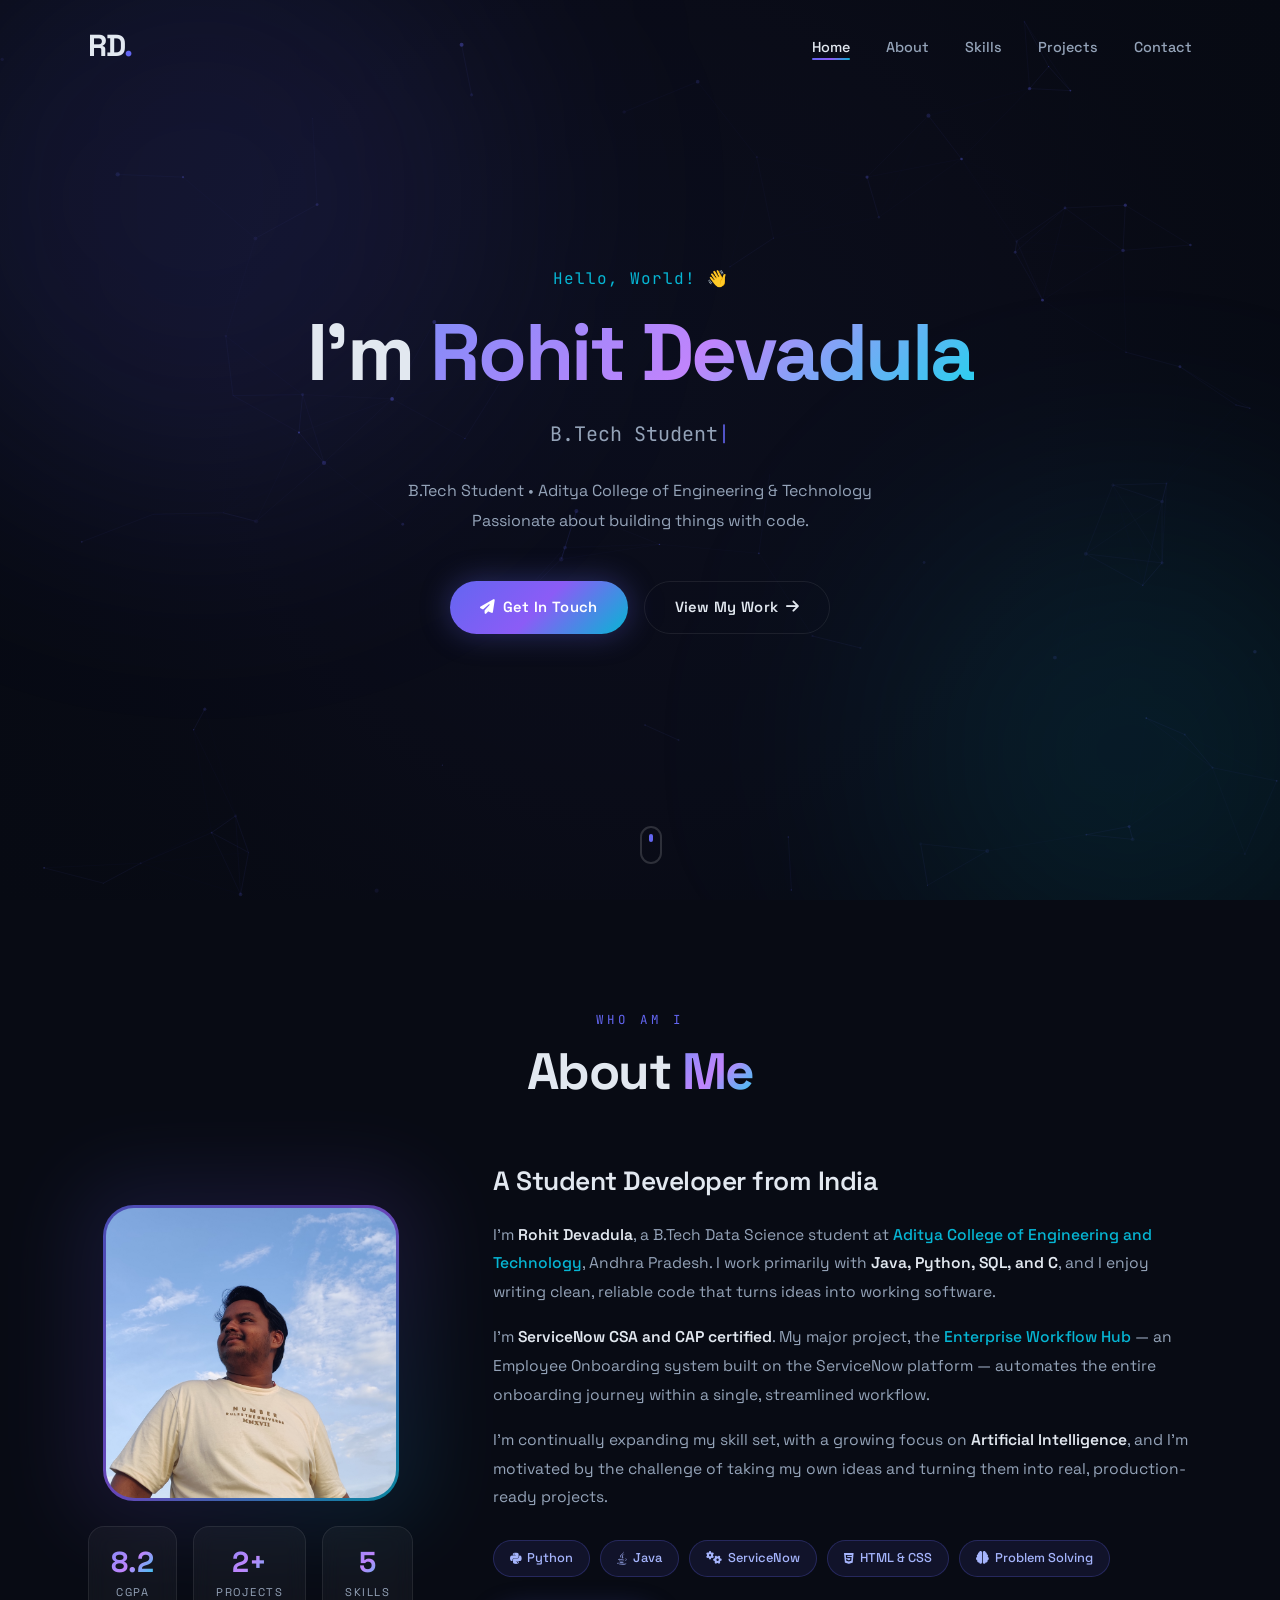
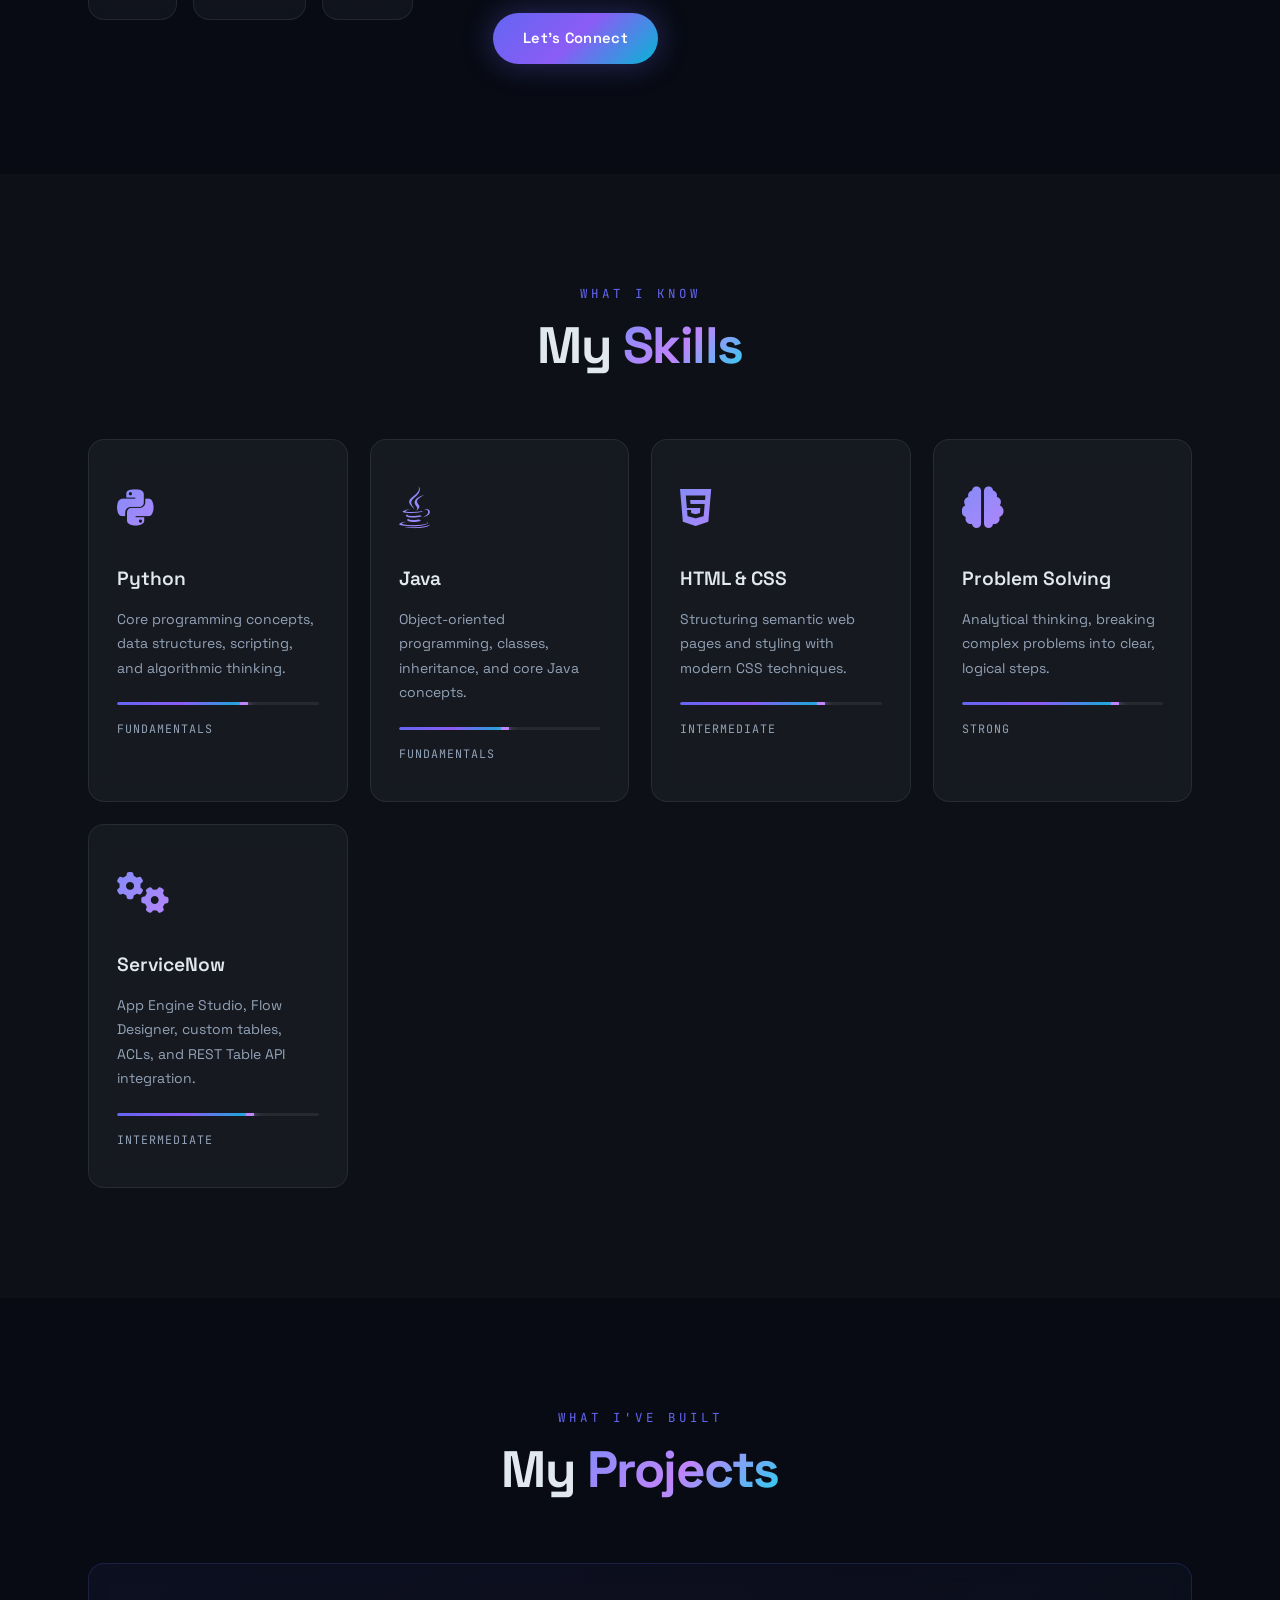
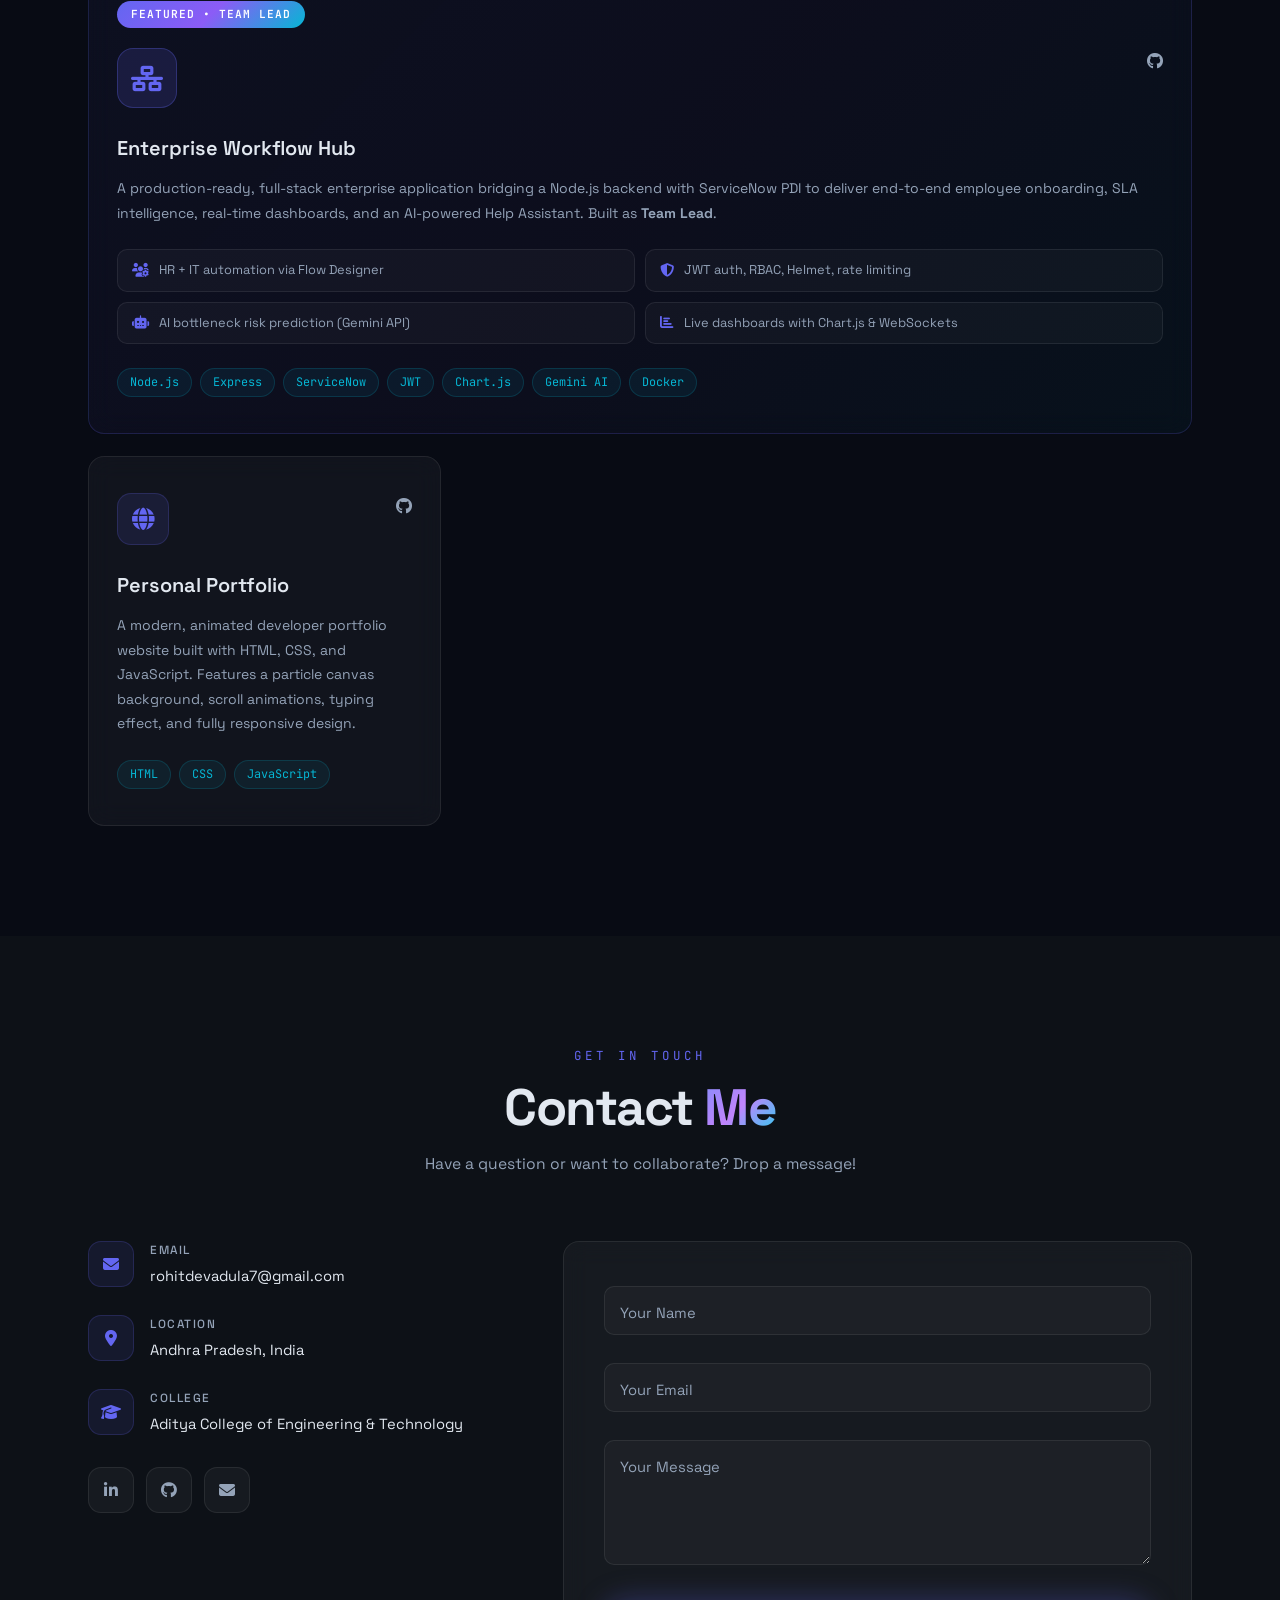
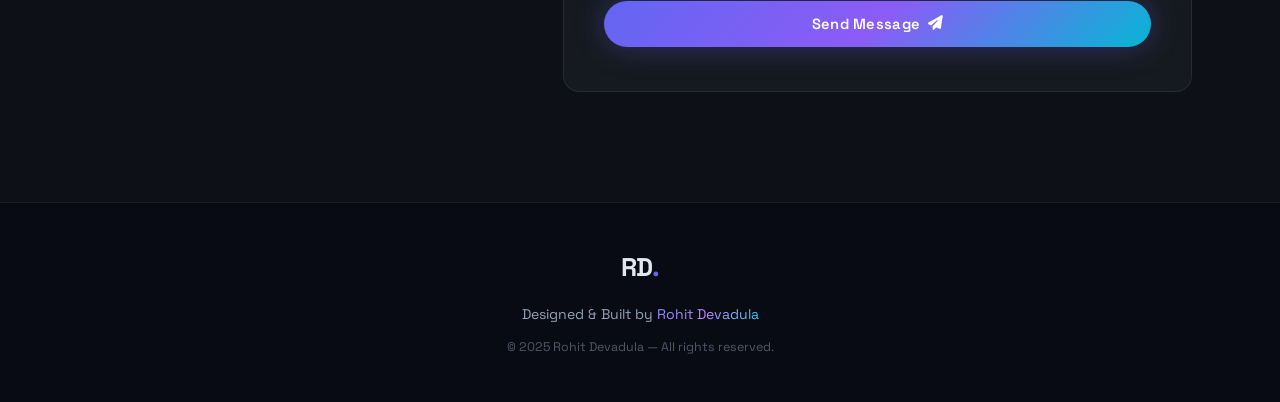
==== commit ff704080: "Revise personal details and skills in index.html Updated personal introduction and skills in the abo" ====
--- a/index.html
+++ b/index.html
@@ -90,23 +90,26 @@
                 <div class="about-content reveal">
                     <h3>A Student Developer from India</h3>
                     <p>
-                        I'm <strong>Rohit Devadula</strong>, a B.Tech student at
+                        I'm <strong>Rohit Devadula</strong>, a B.Tech Data Science student at
                         <em>Aditya College of Engineering and Technology</em>, Andhra Pradesh.
-                        I'm passionate about technology and driven to build meaningful software.
+                        I work primarily with <strong>Java, Python, SQL, and C</strong>, and I
+                        enjoy writing clean, reliable code that turns ideas into working software.
                     </p>
                     <p>
-                        Maintaining a CGPA of <strong>8.2</strong>, I balance academic excellence
-                        with real-world technical skills. I enjoy solving problems, writing clean code,
-                        and constantly expanding my knowledge in the world of programming.
+                        I'm <strong>ServiceNow CSA and CAP certified</strong>. My major project,
+                        the <em>Enterprise Workflow Hub</em> — an Employee Onboarding system built
+                        on the ServiceNow platform — automates the entire onboarding journey within
+                        a single, streamlined workflow.
                     </p>
                     <p>
-                        Currently focused on strengthening my core in Python and Java while
-                        exploring web development and building projects that matter.
+                        I'm continually expanding my skill set, with a growing focus on
+                        <strong>Artificial Intelligence</strong>, and I'm motivated by the challenge
+                        of taking my own ideas and turning them into real, production-ready projects.
                     </p>
                     <div class="about-tags">
                         <span class="tag"><i class="fab fa-python"></i> Python</span>
                         <span class="tag"><i class="fab fa-java"></i> Java</span>
-                        <span class="tag"><i class="fab fa-servicenow"></i> ServiceNow</span>
+                        <span class="tag"><i class="fas fa-gears"></i> ServiceNow</span>
                         <span class="tag"><i class="fab fa-html5"></i> HTML &amp; CSS</span>
                         <span class="tag"><i class="fas fa-brain"></i> Problem Solving</span>
                     </div>
@@ -161,7 +164,7 @@
                     <span class="skill-level">Strong</span>
                 </div>
                 <div class="skill-card reveal">
-                    <div class="skill-icon"><i class="fab fa-servicenow"></i></div>
+                    <div class="skill-icon"><i class="fas fa-gears"></i></div>
                     <h3>ServiceNow</h3>
                     <p>App Engine Studio, Flow Designer, custom tables, ACLs, and REST Table API integration.</p>
                     <div class="skill-bar">
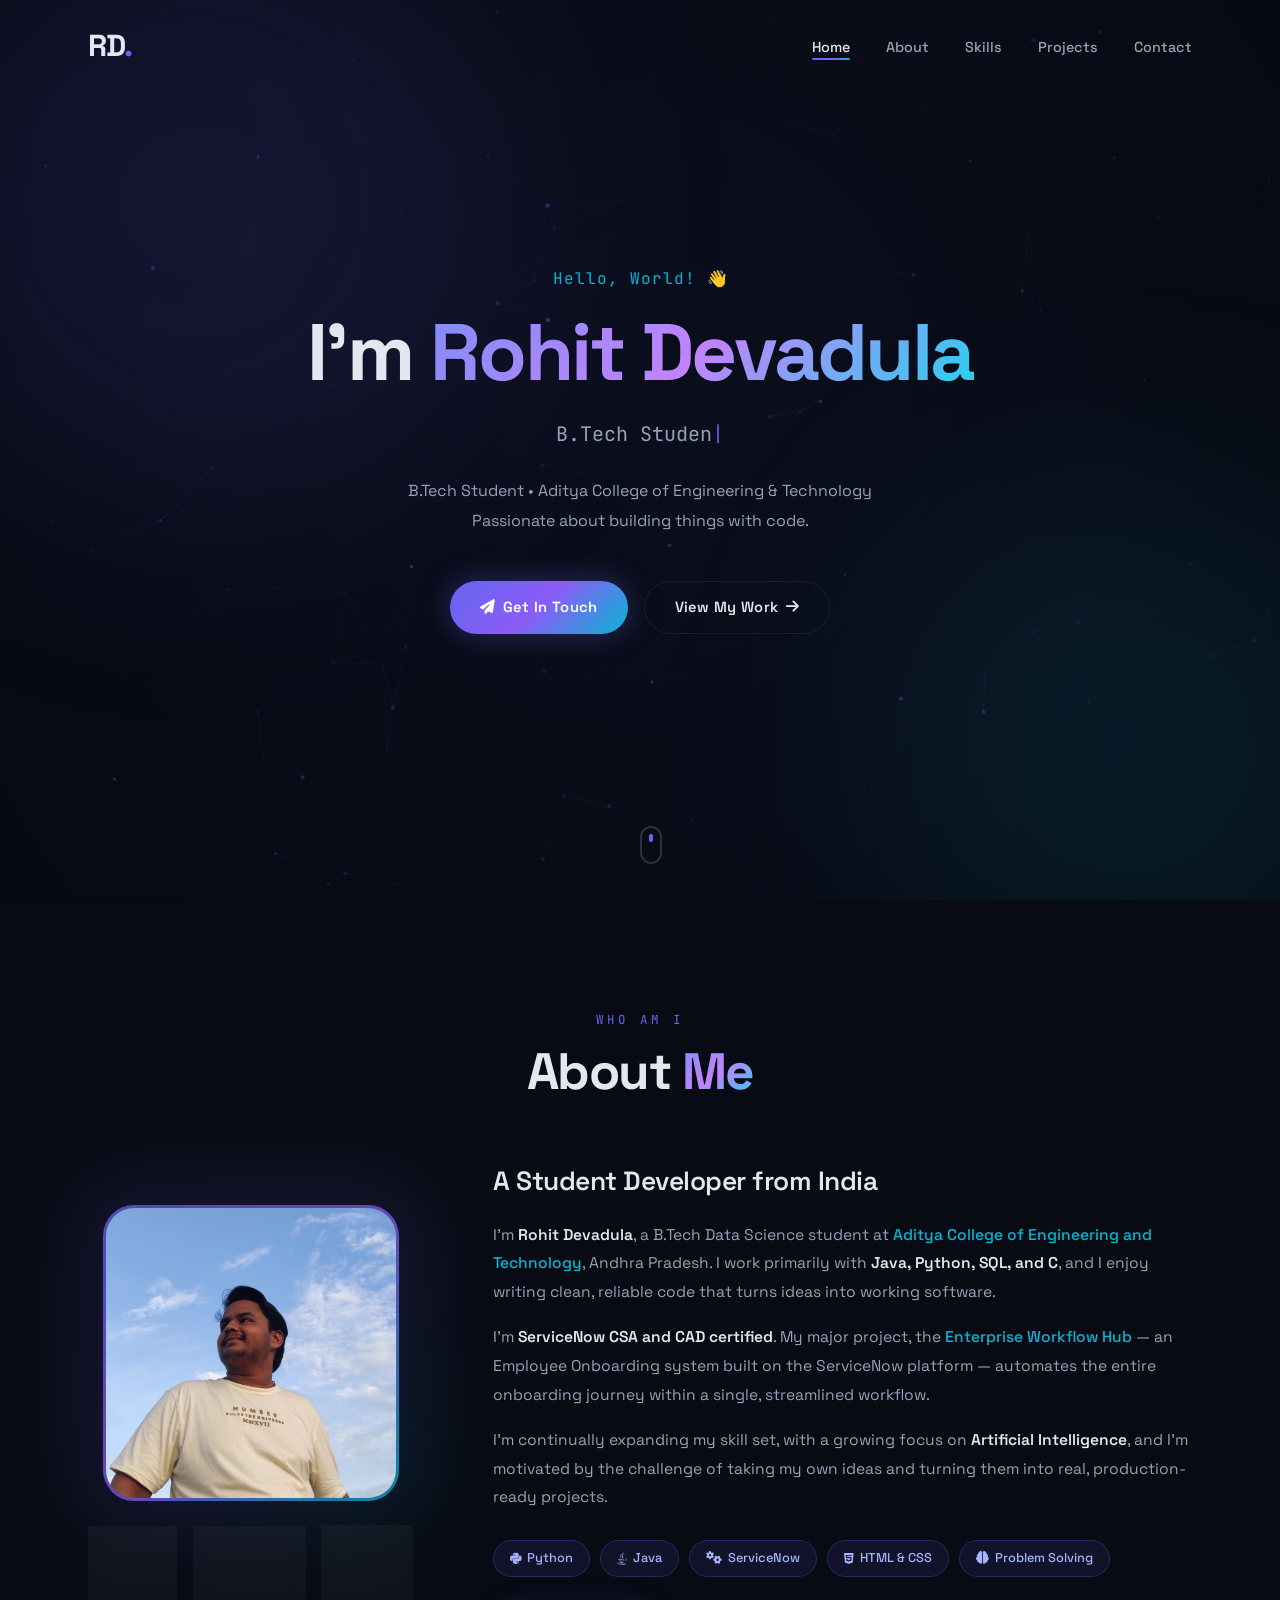
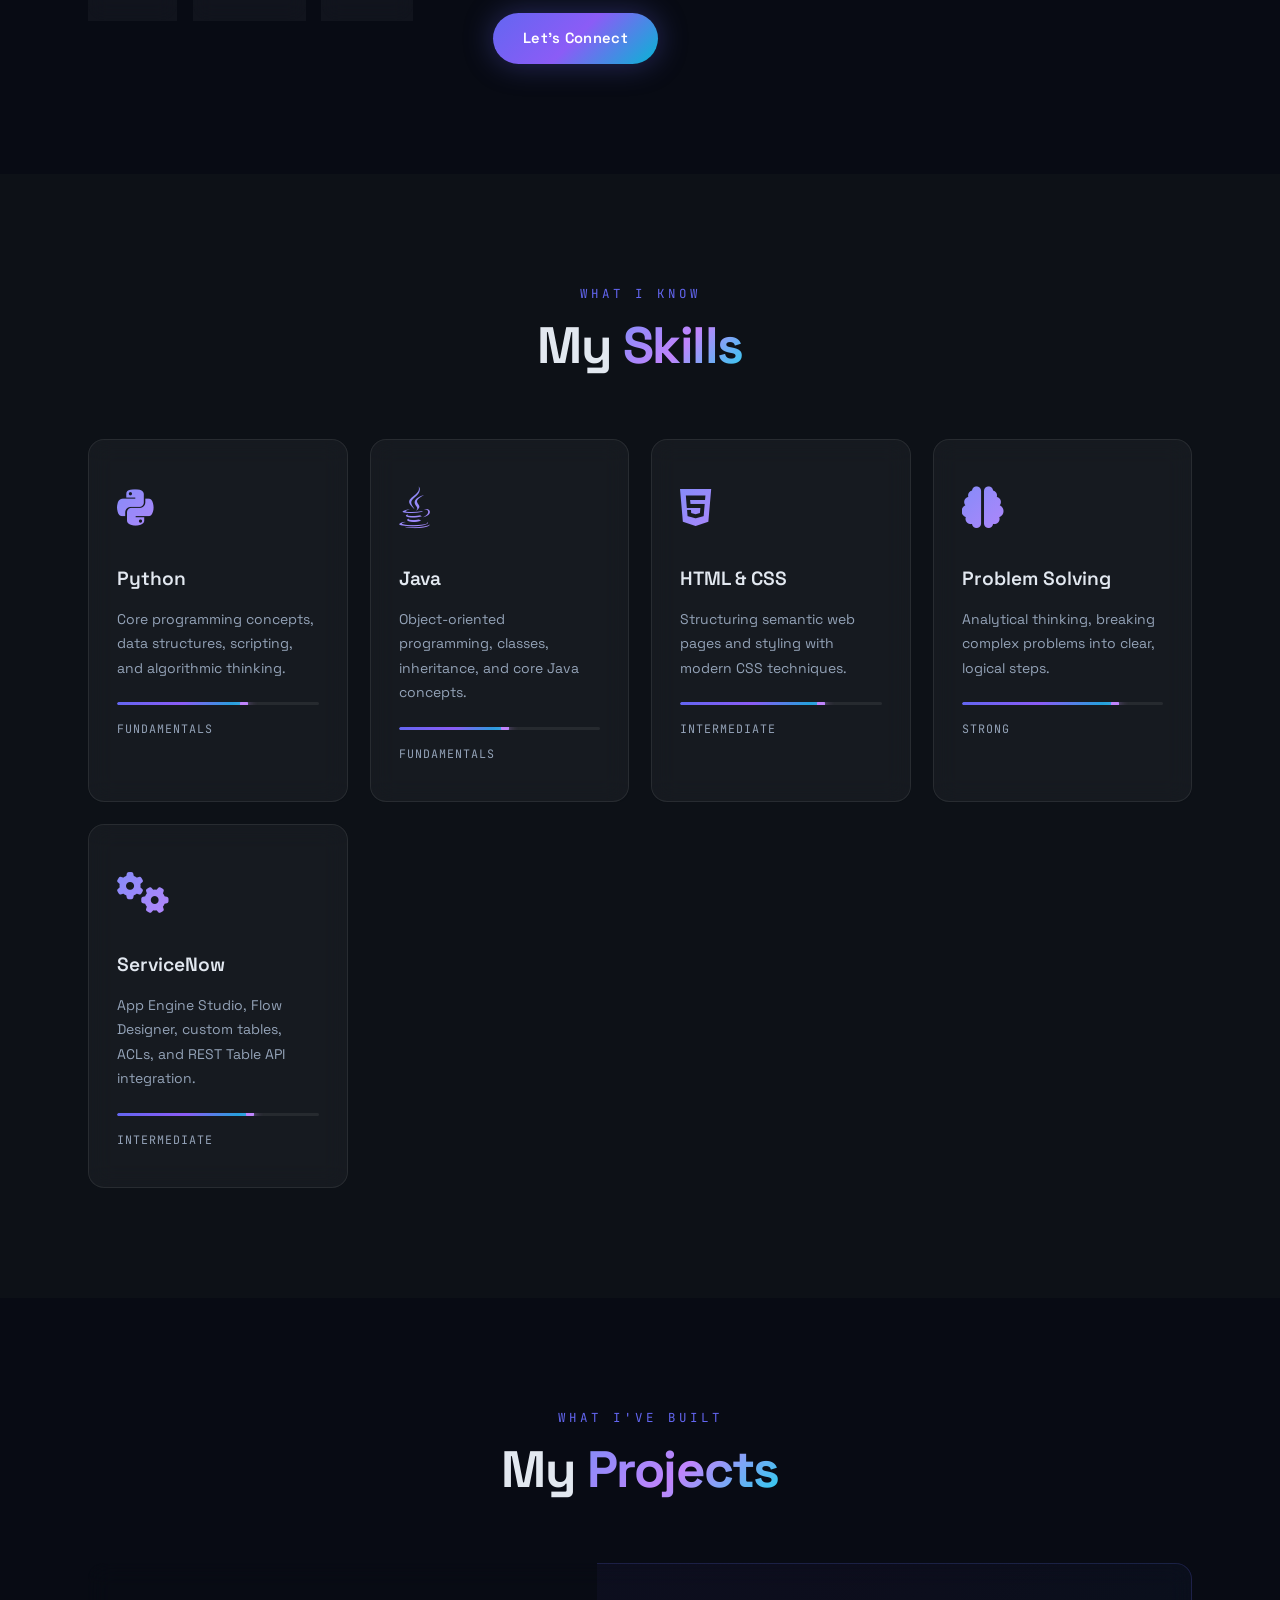
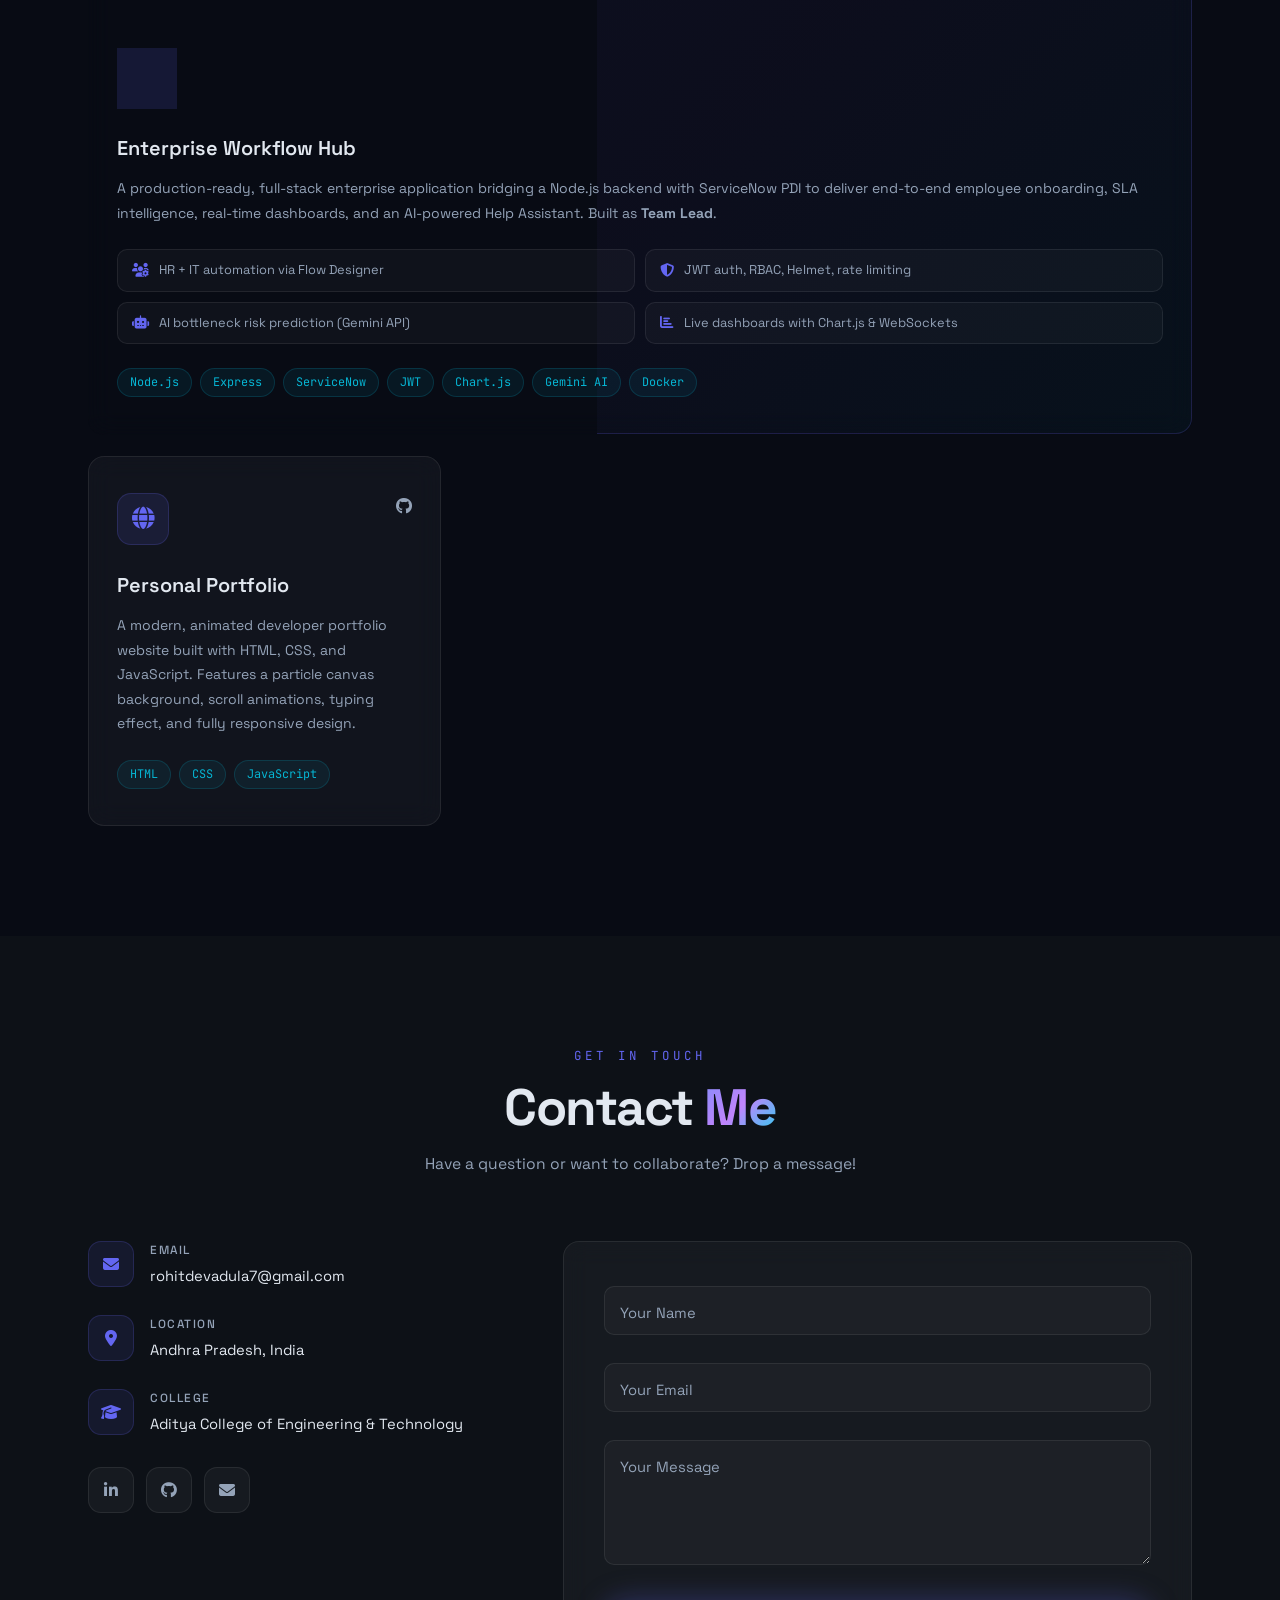
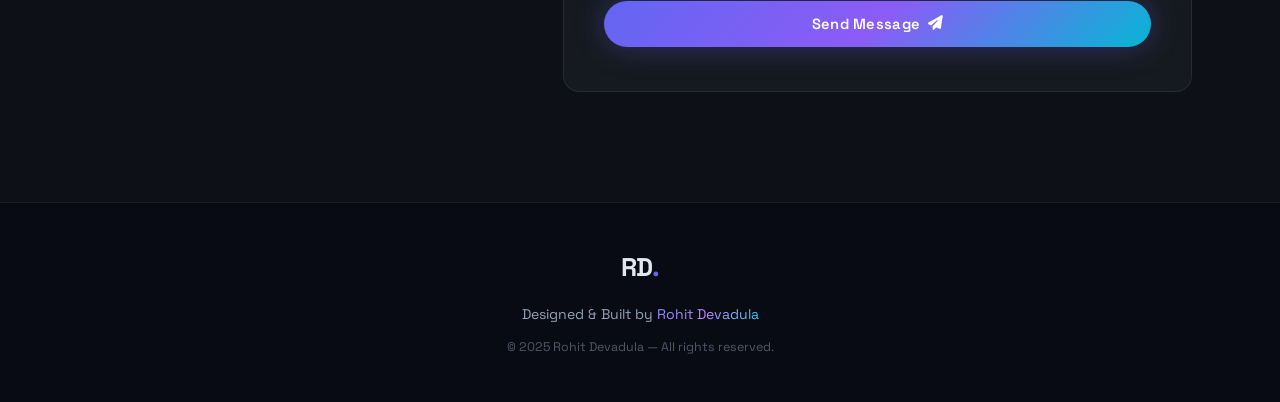
==== commit 7a96285a: "Correct certification title from CAP to CAD" ====
--- a/index.html
+++ b/index.html
@@ -96,7 +96,7 @@
                         enjoy writing clean, reliable code that turns ideas into working software.
                     </p>
                     <p>
-                        I'm <strong>ServiceNow CSA and CAP certified</strong>. My major project,
+                        I'm <strong>ServiceNow CSA and CAD certified</strong>. My major project,
                         the <em>Enterprise Workflow Hub</em> — an Employee Onboarding system built
                         on the ServiceNow platform — automates the entire onboarding journey within
                         a single, streamlined workflow.
